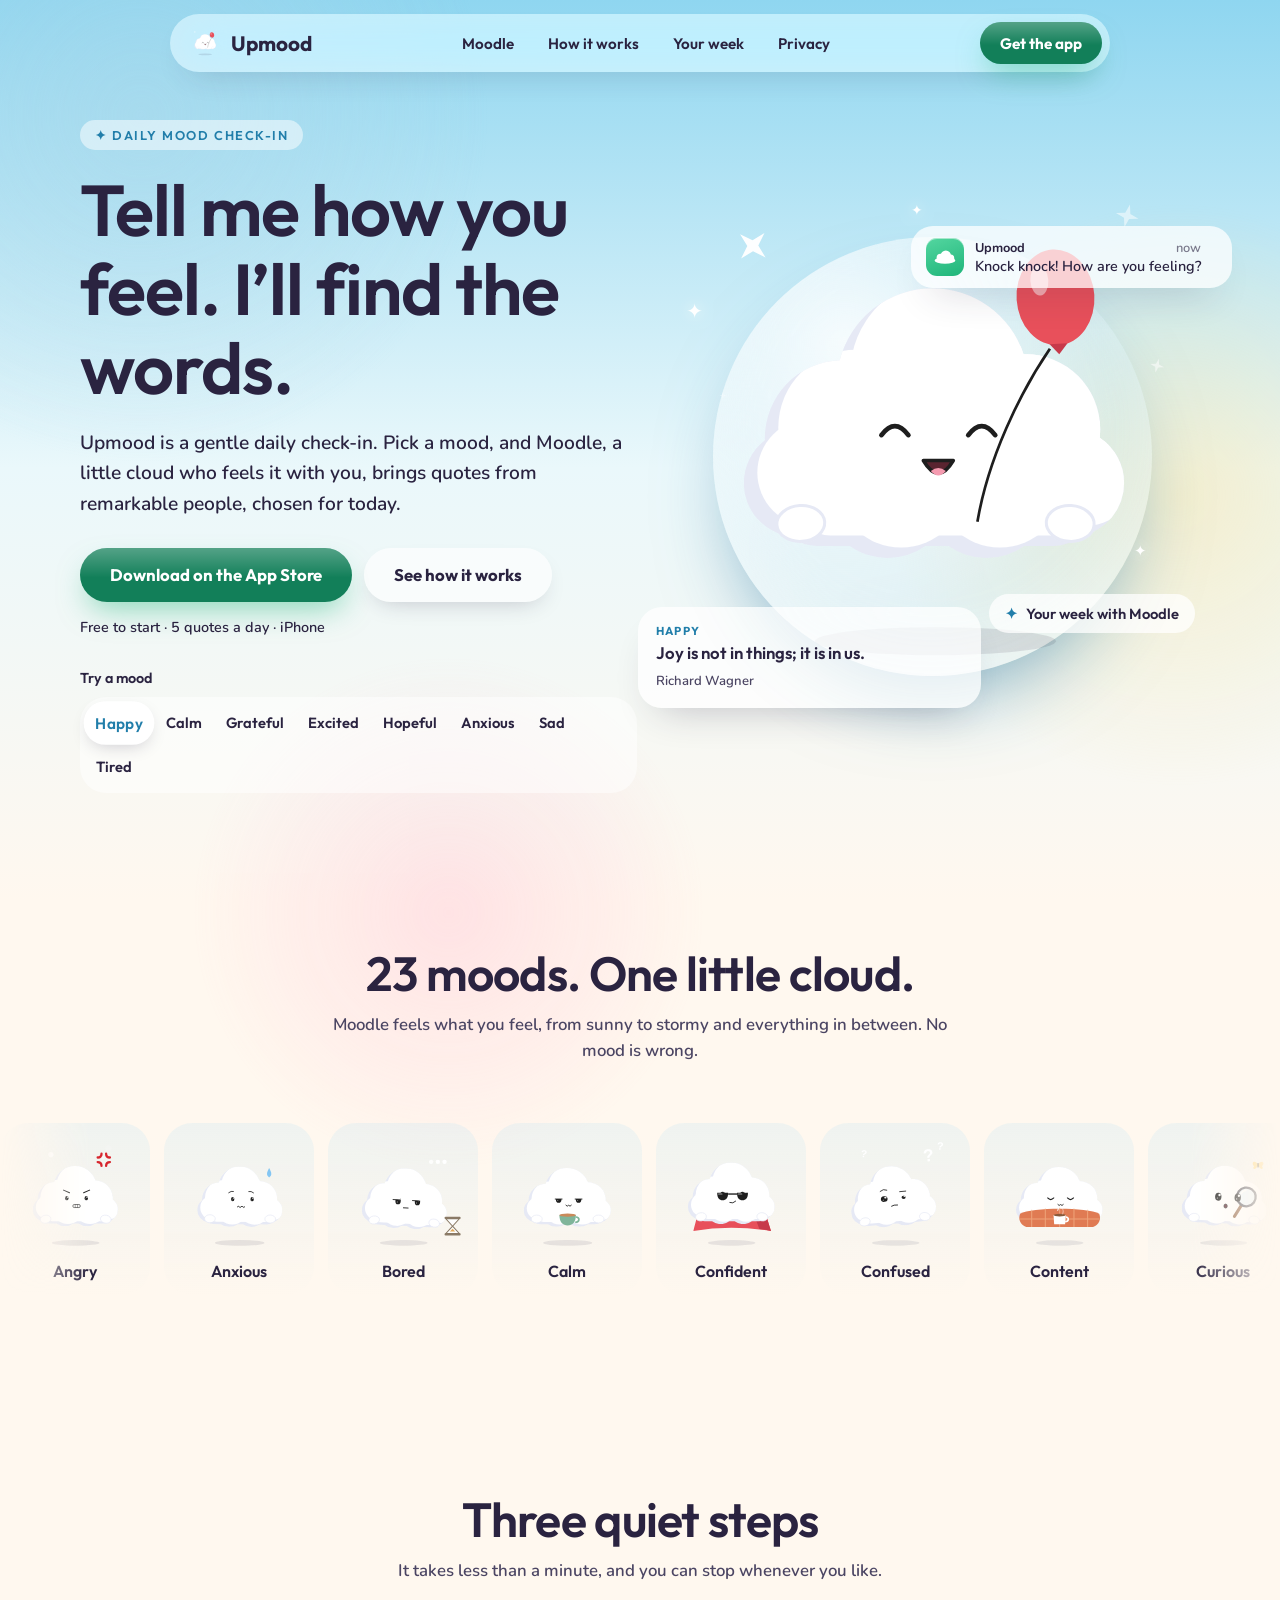
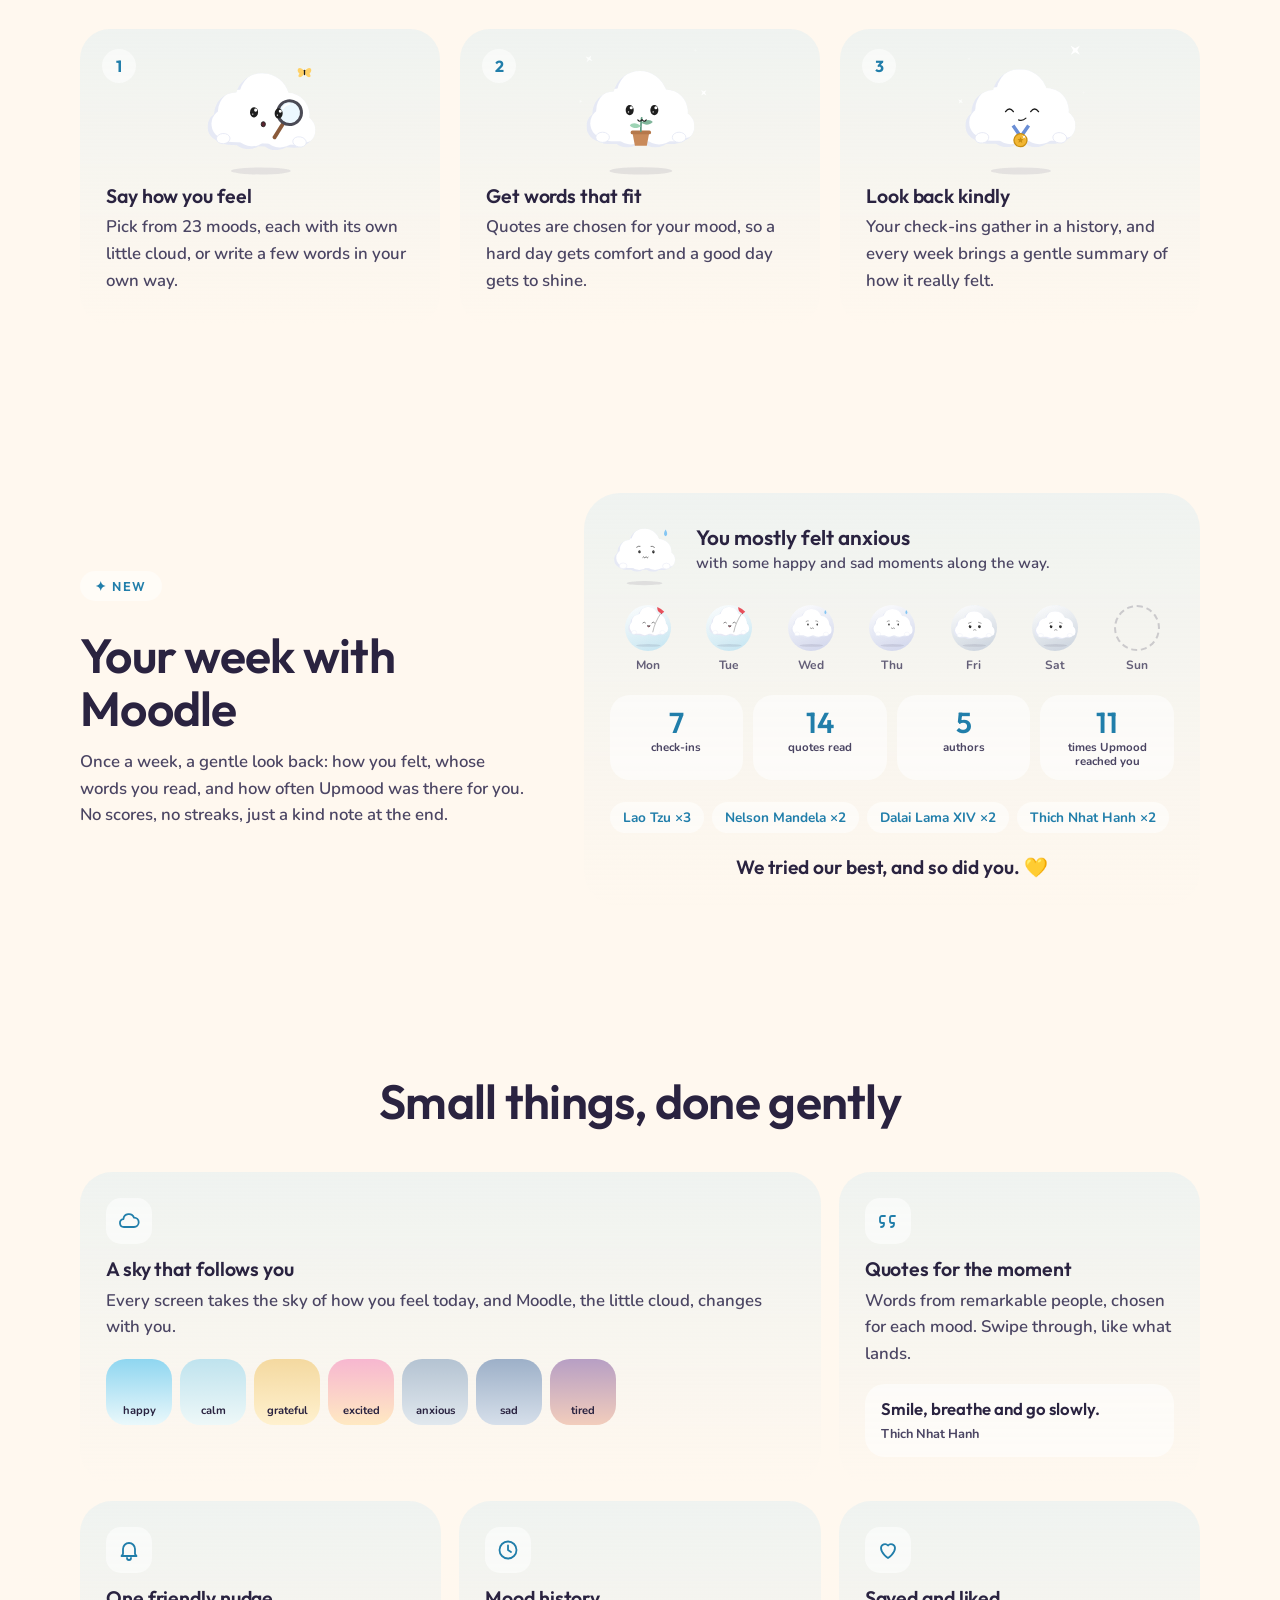
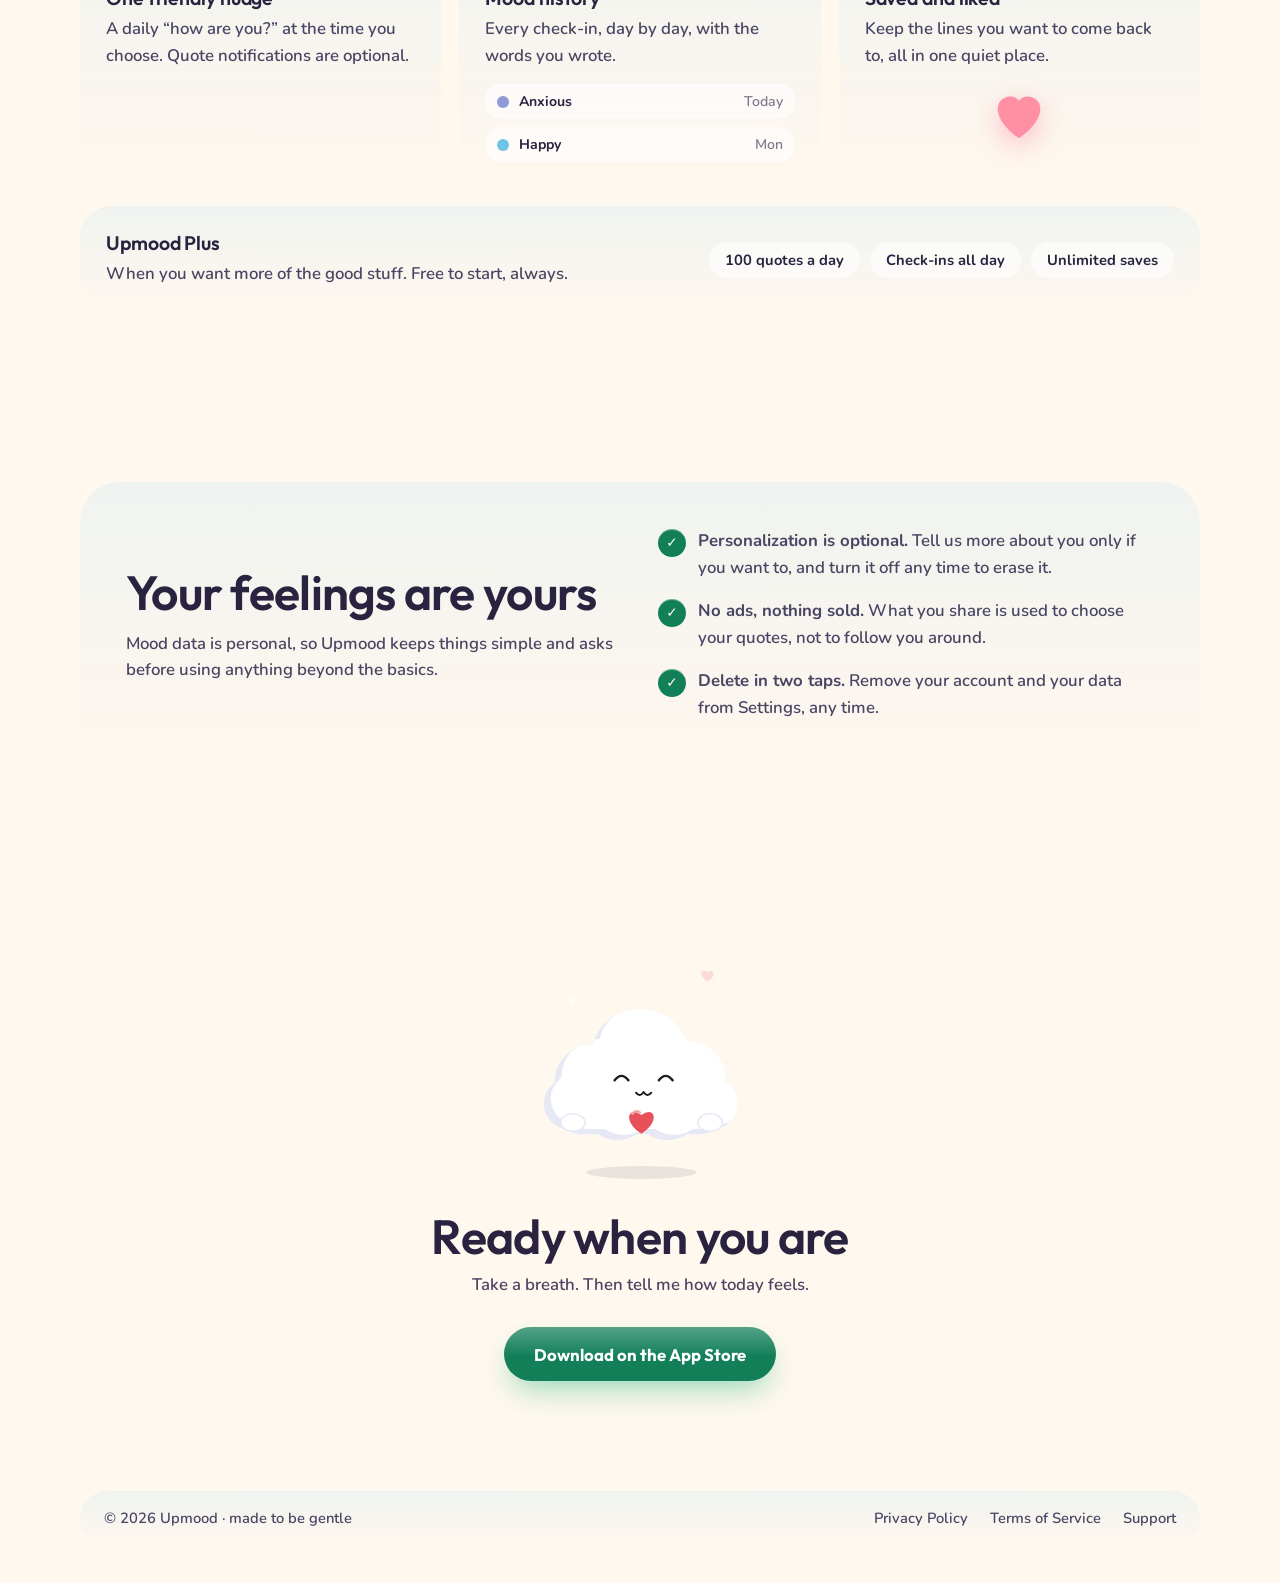
==== index.html @ 384d81ba "first commit" ====
<!doctype html>
<html lang="en">
<head>
<meta charset="utf-8">
<meta name="viewport" content="width=device-width, initial-scale=1, viewport-fit=cover">
<title>Upmood – Words for how you feel</title>
<meta name="description" content="Tell Upmood how you feel and get quotes from remarkable people, chosen for that mood. A gentle daily check-in with Moodle, a little cloud who feels it with you.">
<meta name="theme-color" content="#EAF8FB">
<meta name="color-scheme" content="light">
<meta property="og:type" content="website">
<meta property="og:title" content="Upmood – Words for how you feel">
<meta property="og:description" content="A gentle daily mood check-in with quotes that fit how you feel today.">
<meta name="twitter:card" content="summary_large_image">
<link rel="icon" href="moodle/happy.svg" type="image/svg+xml">
<link rel="preload" as="image" href="moodle/happy.svg" type="image/svg+xml">
<link rel="preconnect" href="https://fonts.googleapis.com">
<link rel="preconnect" href="https://fonts.gstatic.com" crossorigin>
<link rel="stylesheet" href="https://fonts.googleapis.com/css2?family=Nunito:wght@600;700;800&family=Outfit:wght@500;600;700&display=swap">
<style>
  /* Colours glide when the mood changes (browsers without @property just switch). */
  @property --sky1 { syntax: '<color>'; inherits: true; initial-value: #8FD6F0; }
  @property --sky2 { syntax: '<color>'; inherits: true; initial-value: #EAF8FB; }
  @property --accent { syntax: '<color>'; inherits: true; initial-value: #1E98C8; }

  :root {
    --ink: #2A2340; --body: #4B4563;
    --brand: #127F59; --brand-glow: #1FB57A;           /* Upmood mint: the buttons keep it whatever the mood */
    --sky1: #8FD6F0; --sky2: #EAF8FB; --accent: #1E98C8; --cream: #FFF8EF;
    --accent-deep: color-mix(in srgb, var(--accent) 78%, var(--ink));
    --soft: color-mix(in srgb, var(--accent) 14%, rgba(255,255,255,.7));
    --ease: cubic-bezier(.22,.8,.3,1);
    --spring: cubic-bezier(.34,1.4,.5,1);
    transition: --sky1 1.2s ease, --sky2 1.2s ease, --accent 1.2s ease;
  }
  [data-mood="happy"]   { --sky1:#8FD6F0; --sky2:#EAF8FB; --accent:#1E98C8; }
  [data-mood="calm"]    { --sky1:#BFE3EE; --sky2:#EEF8F8; --accent:#299B9E; }
  [data-mood="grateful"]{ --sky1:#F4D9A0; --sky2:#FFF1CF; --accent:#C48418; }
  [data-mood="excited"] { --sky1:#F7B7D0; --sky2:#FFE9C2; --accent:#E4508C; }
  [data-mood="hopeful"] { --sky1:#F7D3C7; --sky2:#FCEFD8; --accent:#E9692D; }
  [data-mood="anxious"] { --sky1:#B4C3D2; --sky2:#E1E8EE; --accent:#5A7391; }
  [data-mood="sad"]     { --sky1:#9DB0C8; --sky2:#D6DFEA; --accent:#547AAD; }
  [data-mood="tired"]   { --sky1:#B79FC4; --sky2:#F2CDBC; --accent:#9060B2; }

  * { box-sizing: border-box; margin: 0; }
  html { scroll-behavior: smooth; -webkit-text-size-adjust: 100%; scroll-padding-top: 90px; }
  body {
    font-family: 'Nunito', system-ui, -apple-system, 'Segoe UI', sans-serif; font-weight: 600; font-size: 1.05rem; line-height: 1.6;
    color: var(--body); background: var(--cream); overflow-x: hidden; -webkit-font-smoothing: antialiased;
  }
  h1, h2, h3 { font-family: 'Outfit', 'Nunito', sans-serif; font-weight: 600; color: var(--ink); line-height: 1.1; letter-spacing: -.015em; }
  h1 { font-size: clamp(2.5rem, 6.4vw, 4.5rem); }
  h2 { font-size: clamp(1.9rem, 4.4vw, 3rem); }
  h3 { font-size: 1.22rem; letter-spacing: -.005em; }
  a { color: inherit; }
  img { display: block; max-width: 100%; }
  :focus-visible { outline: 3px solid var(--ink); outline-offset: 3px; border-radius: 12px; }
  .wrap { width: min(1120px, 100% - 40px); margin-inline: auto; }
  .skip { position: absolute; left: -999px; top: 8px; background: var(--ink); color: #fff; padding: 8px 14px; border-radius: 12px; z-index: 50; }
  .skip:focus { left: 8px; }

  /* the sky behind everything: it stays put, so the glass always has something to blur */
  .sky { position: fixed; inset: 0; z-index: -2; background: linear-gradient(180deg, var(--sky1) 0%, var(--sky2) 52%, var(--cream) 100%); }
  .orb { position: fixed; z-index: -1; border-radius: 50%; pointer-events: none; will-change: transform; }
  .o1 { width: 62vmax; height: 62vmax; left: -20vmax; top: -22vmax; background: radial-gradient(circle, color-mix(in srgb, var(--accent) 38%, #fff) 0%, transparent 62%); opacity: .55; animation: drift1 38s ease-in-out infinite alternate; }
  .o2 { width: 52vmax; height: 52vmax; right: -18vmax; top: 18vh; background: radial-gradient(circle, rgba(255,226,150,.85) 0%, transparent 62%); opacity: .5; animation: drift2 46s ease-in-out infinite alternate; }
  .o3 { width: 46vmax; height: 46vmax; left: 12vw; bottom: -24vmax; background: radial-gradient(circle, rgba(255,170,200,.6) 0%, transparent 62%); opacity: .45; animation: drift3 52s ease-in-out infinite alternate; }
  @keyframes drift1 { to { transform: translate3d(10vmax, 8vmax, 0) scale(1.08); } }
  @keyframes drift2 { to { transform: translate3d(-9vmax, 10vmax, 0) scale(.94); } }
  @keyframes drift3 { to { transform: translate3d(8vmax, -9vmax, 0) scale(1.1); } }

  /* liquid glass: frosted, with a bright edge that catches the light */
  .glass {
    position: relative; isolation: isolate; border-radius: var(--r, 30px);
    background: linear-gradient(155deg, rgba(255,255,255,.66) 0%, rgba(255,255,255,.3) 55%, rgba(255,255,255,.4) 100%);
    -webkit-backdrop-filter: blur(26px) saturate(170%); backdrop-filter: blur(26px) saturate(170%);
    border: 1px solid rgba(255,255,255,.62);
    box-shadow: inset 0 1.5px 0 rgba(255,255,255,.95), inset 0 -1px 0 rgba(255,255,255,.4), 0 1px 2px rgba(42,35,64,.05), 0 26px 60px -18px rgba(42,35,64,.22);
  }
  .glass::before { content: ''; position: absolute; inset: 0; border-radius: inherit; pointer-events: none; z-index: -1;
    background: radial-gradient(120% 90% at 12% 0%, rgba(255,255,255,.65), transparent 52%); opacity: .75; }
  @supports not ((backdrop-filter: blur(1px)) or (-webkit-backdrop-filter: blur(1px))) { .glass { background: rgba(255,255,255,.88); } }

  /* buttons */
  .btn { position: relative; display: inline-flex; align-items: center; justify-content: center; gap: 10px; min-height: 54px; padding: 0 30px; border: 0; border-radius: 999px; cursor: pointer; text-decoration: none;
    font: 700 1.05rem 'Outfit', sans-serif; color: #fff; background: var(--brand); overflow: hidden;
    box-shadow: inset 0 1.5px 0 rgba(255,255,255,.35), 0 14px 30px -6px color-mix(in srgb, var(--brand-glow) 55%, transparent);
    transition: transform .5s var(--spring), box-shadow .5s var(--ease); }
  .btn::after { content: ''; position: absolute; inset: 0; background: linear-gradient(180deg, rgba(255,255,255,.28), transparent 55%); pointer-events: none; }
  .btn:hover { transform: translateY(-3px) scale(1.03); box-shadow: inset 0 1.5px 0 rgba(255,255,255,.4), 0 20px 36px -6px color-mix(in srgb, var(--brand-glow) 60%, transparent); }
  .btn:active { transform: scale(.97); }
  .btn.small { min-height: 42px; padding: 0 20px; font-size: .95rem; }
  .btn.ghost { color: var(--ink); background: linear-gradient(155deg, rgba(255,255,255,.7), rgba(255,255,255,.35)); border: 1px solid rgba(255,255,255,.7);
    -webkit-backdrop-filter: blur(20px) saturate(160%); backdrop-filter: blur(20px) saturate(160%); box-shadow: inset 0 1.5px 0 rgba(255,255,255,.95), 0 12px 28px -10px rgba(42,35,64,.2); }
  .btn.ghost::after { display: none; }

  /* floating nav pill */
  .nav { position: fixed; z-index: 20; top: calc(14px + env(safe-area-inset-top)); left: 50%; width: min(940px, 100% - 24px); transform: translateX(-50%);
    --r: 999px; display: flex; align-items: center; justify-content: space-between; gap: 16px; padding: 8px 8px 8px 18px; animation: navIn 1s var(--ease) both .1s; }
  @keyframes navIn { from { opacity: 0; transform: translate(-50%, -16px); } to { opacity: 1; transform: translate(-50%, 0); } }
  .logo { display: flex; align-items: center; gap: 9px; font: 700 1.3rem 'Outfit', sans-serif; color: var(--ink); text-decoration: none; }
  .logo img { width: 34px; height: 34px; margin: -4px 0; }
  .links { display: flex; gap: 6px; }
  .links a { text-decoration: none; font: 600 .95rem 'Outfit', sans-serif; color: var(--ink); padding: 8px 14px; border-radius: 999px; transition: background-color .4s; }
  .links a:hover { background: rgba(255,255,255,.6); }

  /* hero */
  .hero { position: relative; min-height: min(100svh, 860px); display: flex; align-items: center; padding: 120px 0 70px; }
  .hero-grid { display: grid; grid-template-columns: 1.02fr .98fr; gap: 28px; align-items: center; }
  .eyebrow { display: inline-flex; align-items: center; gap: 8px; font: 600 .8rem 'Outfit', sans-serif; letter-spacing: .12em; text-transform: uppercase; color: var(--accent-deep); padding: 7px 15px; --r: 999px; margin-bottom: 20px; }
  .lead { font-size: 1.2rem; margin: 20px 0 28px; max-width: 29em; color: var(--ink); opacity: .84; }
  .cta { display: flex; flex-wrap: wrap; gap: 12px; align-items: center; }
  .fine { font-size: .9rem; margin-top: 14px; color: var(--ink); opacity: .75; }
  .pick-label { font: 600 .9rem 'Outfit', sans-serif; margin: 30px 0 10px; color: var(--ink); opacity: .75; }
  .moods { display: inline-flex; flex-wrap: wrap; gap: 2px; padding: 5px; --r: 26px; max-width: 100%; }
  .chip { min-height: 42px; padding: 0 11px; border-radius: 999px; border: 0; background: transparent; color: var(--ink); font: 600 .92rem 'Outfit', sans-serif; cursor: pointer; transition: background-color .45s, color .45s, transform .5s var(--spring), box-shadow .45s; }
  .chip:hover { background: rgba(255,255,255,.55); }
  .chip[aria-pressed="true"] { background: #fff; color: var(--accent-deep); transform: scale(1.04); box-shadow: 0 6px 16px -4px rgba(42,35,64,.22), inset 0 0 0 1.5px color-mix(in srgb, var(--accent) 35%, transparent); }

  .rise { animation: rise 1.1s var(--ease) both; animation-delay: calc(var(--d, 0) * 120ms + 150ms); }
  @keyframes rise { from { opacity: 0; transform: translateY(20px); filter: blur(8px); } to { opacity: 1; transform: none; filter: none; } }

  /* the stage: Moodle in a glass halo, with glass cards floating around */
  .stage { position: relative; width: min(540px, 100%); aspect-ratio: 1; margin-inline: auto; --px: 0; --py: 0; }
  .par { position: absolute; inset: 0; transform: translate3d(calc(var(--px) * var(--k) * 1px), calc(var(--py) * var(--k) * 1px), 0); transition: transform .5s var(--ease); pointer-events: none; }
  .halo { position: absolute; inset: 9%; border-radius: 50%; animation: breathe 5.5s ease-in-out infinite;
    background: radial-gradient(circle at 30% 24%, rgba(255,255,255,.85), rgba(255,255,255,.2) 62%), color-mix(in srgb, var(--accent) 10%, transparent);
    -webkit-backdrop-filter: blur(20px) saturate(160%); backdrop-filter: blur(20px) saturate(160%);
    border: 1px solid rgba(255,255,255,.7); box-shadow: inset 0 2px 0 rgba(255,255,255,.95), inset 0 -22px 50px rgba(255,255,255,.3), 0 40px 80px -24px color-mix(in srgb, var(--accent) 45%, rgba(42,35,64,.3)); transition: box-shadow 1.2s; }
  @keyframes breathe { 0%,100% { transform: scale(1); } 50% { transform: scale(1.045); } }
  .halo-ring { position: absolute; inset: 2%; border-radius: 50%; border: 1.5px solid rgba(255,255,255,.55); animation: ring 5.5s ease-in-out infinite; }
  @keyframes ring { 0%,100% { transform: scale(.96); opacity: .5; } 50% { transform: scale(1.06); opacity: .15; } }
  .moodle { position: absolute; inset: -9% -9% -3% -9%; animation: breathe 5.5s ease-in-out infinite; transform-origin: 50% 82%; }
  .moodle img { position: absolute; inset: 0; width: 100%; height: 100%; object-fit: contain; opacity: 0; transform: scale(.94); filter: blur(6px); transition: opacity .9s var(--ease), transform .9s var(--ease), filter .9s var(--ease); }
  .moodle img.on { opacity: 1; transform: none; filter: none; }

  .float { animation: bobY var(--t, 7s) ease-in-out infinite; animation-delay: var(--dl, 0s); }
  @keyframes bobY { 0%,100% { transform: translateY(0); } 50% { transform: translateY(-9px); } }
  .card-q { position: absolute; left: -5%; bottom: 3%; width: 64%; padding: 16px 18px; --r: 24px; }
  .card-q small { display: block; font: 700 .72rem 'Outfit', sans-serif; letter-spacing: .1em; text-transform: uppercase; color: var(--accent-deep); }
  .card-q q { display: block; quotes: none; margin-top: 4px; font: 600 1.05rem/1.35 'Outfit', sans-serif; color: var(--ink); transition: opacity .4s ease, transform .5s var(--ease); }
  .card-q cite { display: block; margin-top: 6px; font-style: normal; font-size: .82rem; color: var(--body); transition: opacity .4s ease; }
  .card-q.swap q, .card-q.swap cite { opacity: 0; transform: translateY(6px); }
  .notif { display: flex; gap: 11px; align-items: center; padding: 12px 15px; --r: 22px; }
  .card-n { position: absolute; right: -6%; top: 7%; width: 60%; }
  .app-ico { flex: none; width: 38px; height: 38px; border-radius: 11px; display: grid; place-items: center; background: linear-gradient(160deg, #54D6A0, #1FB57A); box-shadow: inset 0 1px 0 rgba(255,255,255,.5); }
  .app-ico svg { width: 24px; }
  .notif b { display: flex; justify-content: space-between; font: 700 .8rem 'Nunito', sans-serif; color: var(--ink); }
  .notif b span { font-weight: 600; opacity: .6; }
  .notif p { font: 600 .9rem/1.3 'Nunito', sans-serif; color: var(--ink); }
  .card-w { position: absolute; right: 1%; bottom: 17%; padding: 10px 16px; --r: 999px; display: flex; align-items: center; gap: 8px; font: 600 .92rem 'Outfit', sans-serif; color: var(--ink); }
  .card-w i { font-style: normal; color: var(--accent-deep); }

  .spark { position: absolute; color: #fff; pointer-events: none; text-shadow: 0 0 14px rgba(255,255,255,.95); animation: twinkle 4.6s ease-in-out infinite; }
  @keyframes twinkle { 0%,100% { opacity: .25; transform: scale(.8) rotate(0); } 50% { opacity: 1; transform: scale(1.15) rotate(18deg); } }

  /* sections */
  section { position: relative; padding: 84px 0; }
  .center { text-align: center; max-width: 40rem; margin: 0 auto 44px; }
  .center p { margin-top: 12px; }
  .reveal { opacity: 0; transform: translateY(28px) scale(.985); filter: blur(7px); transition: opacity 1s var(--ease), transform 1s var(--ease), filter 1s var(--ease); transition-delay: calc(var(--i, 0) * 110ms); }
  .reveal.in { opacity: 1; transform: none; filter: none; }

  /* the whole family of moods, slowly passing by */
  .marquee { overflow: hidden; padding: 14px 0 30px; -webkit-mask-image: linear-gradient(90deg, transparent, #000 7%, #000 93%, transparent); mask-image: linear-gradient(90deg, transparent, #000 7%, #000 93%, transparent); }
  .track { display: flex; width: max-content; animation: slide 90s linear infinite; }
  .marquee:hover .track, .marquee:focus-within .track { animation-play-state: paused; }
  @keyframes slide { to { transform: translateX(-50%); } }
  .tile { flex: none; width: 150px; margin-right: 14px; padding: 8px 8px 14px; --r: 28px; text-align: center; transition: transform .6s var(--spring); }
  .tile:hover { transform: translateY(-8px) scale(1.04); }
  .tile img { width: 134px; height: 134px; margin-inline: auto; }
  .tile span { display: block; font: 600 1rem 'Outfit', sans-serif; color: var(--ink); text-transform: capitalize; margin-top: -4px; }

  .steps { display: grid; grid-template-columns: repeat(3, 1fr); gap: 20px; }
  .card { padding: 26px 26px 30px; transition: transform .7s var(--spring), box-shadow .5s var(--ease); }
  .card:hover { transform: translateY(-8px); }
  .card p { margin-top: 8px; }
  .pic { height: 130px; display: grid; place-items: center; margin: -6px 0 6px; }
  .pic img { width: 170px; height: 170px; margin: -20px 0; }
  .num { position: absolute; top: 20px; left: 22px; width: 34px; height: 34px; border-radius: 50%; display: grid; place-items: center; font: 700 1rem 'Outfit', sans-serif; color: var(--accent-deep); background: rgba(255,255,255,.8); box-shadow: inset 0 1px 0 #fff, 0 4px 10px -4px rgba(42,35,64,.2); }

  /* the weekly summary */
  .week { display: grid; grid-template-columns: .85fr 1.15fr; gap: 48px; align-items: center; }
  .week h2 { margin: 8px 0 14px; }
  .wcard { padding: 26px; display: grid; gap: 22px; --r: 36px; }
  .wk-head { display: flex; align-items: center; gap: 12px; }
  .wk-head img { flex: none; width: 96px; height: 96px; margin: -16px -8px -16px -14px; }
  .wk-head b { display: block; font: 600 1.3rem/1.2 'Outfit', sans-serif; color: var(--ink); }
  .wk-head span { font-size: .95rem; }
  .wk-days { display: grid; grid-template-columns: repeat(7, 1fr); gap: 6px; text-align: center; }
  .day { display: grid; justify-items: center; gap: 6px; opacity: 0; }
  .day small { font: 700 .75rem 'Nunito', sans-serif; color: var(--body); opacity: .85; }
  .dot { position: relative; width: 46px; height: 46px; border-radius: 50%; overflow: hidden; background: linear-gradient(160deg, rgba(255,255,255,.85), color-mix(in srgb, var(--c) 40%, rgba(255,255,255,.5))); box-shadow: inset 0 1.5px 0 #fff, 0 6px 14px -6px color-mix(in srgb, var(--c) 70%, #2A2340); }
  .dot img { position: absolute; left: -9px; top: -13px; width: 64px; height: 64px; max-width: none; }
  .dot.none { background: transparent; box-shadow: none; border: 2px dashed rgba(42,35,64,.2); }
  .wcard.in .day { animation: pop .9s var(--spring) both; animation-delay: calc(var(--i) * 140ms + 350ms); }
  @keyframes pop { from { opacity: 0; transform: translateY(14px) scale(.6); } to { opacity: 1; transform: none; } }
  .wk-stats { display: grid; grid-template-columns: repeat(4, 1fr); gap: 10px; }
  .wk-stats div { padding: 12px 6px; text-align: center; background: rgba(255,255,255,.55); border-radius: 20px; box-shadow: inset 0 1px 0 #fff; }
  .wk-stats b { display: block; font: 600 1.8rem/1.1 'Outfit', sans-serif; color: var(--accent-deep); }
  .wk-stats small { display: block; margin-top: 2px; font: 700 .72rem/1.2 'Nunito', sans-serif; }
  .wk-authors { display: flex; flex-wrap: wrap; gap: 8px; }
  .wk-authors span { background: rgba(255,255,255,.65); box-shadow: inset 0 1px 0 #fff; color: var(--accent-deep); font: 700 .85rem 'Nunito', sans-serif; padding: 6px 13px; border-radius: 999px; }
  .wk-close { text-align: center; font: 600 1.2rem/1.35 'Outfit', sans-serif; color: var(--ink); }

  /* small things: a bento of glass tiles */
  .bento { display: grid; grid-template-columns: repeat(6, 1fr); gap: 18px; }
  .b { padding: 26px; --r: 32px; transition: transform .7s var(--spring); }
  .b:hover { transform: translateY(-6px); }
  .b p { margin-top: 8px; }
  .s4 { grid-column: span 4; } .s3 { grid-column: span 3; } .s2 { grid-column: span 2; } .s6 { grid-column: span 6; }
  .ico { width: 46px; height: 46px; border-radius: 15px; display: grid; place-items: center; margin-bottom: 14px; color: var(--accent-deep); background: rgba(255,255,255,.7); box-shadow: inset 0 1.5px 0 #fff, 0 8px 16px -8px rgba(42,35,64,.25); }
  .ico svg { width: 24px; height: 24px; fill: none; stroke: currentColor; stroke-width: 1.8; stroke-linecap: round; stroke-linejoin: round; }
  .swatches { display: flex; flex-wrap: wrap; gap: 8px; margin-top: 18px; }
  .sw { width: 66px; height: 66px; border-radius: 20px; background: linear-gradient(180deg, var(--a), var(--b)); box-shadow: inset 0 1.5px 0 rgba(255,255,255,.8), 0 8px 18px -8px rgba(42,35,64,.3); display: grid; place-items: end center; padding-bottom: 7px; font: 700 .7rem 'Nunito', sans-serif; color: var(--ink); transition: transform .6s var(--spring); }
  .sw:hover { transform: translateY(-6px) rotate(-3deg); }
  .mini-q { margin-top: 16px; padding: 14px 16px; border-radius: 20px; background: rgba(255,255,255,.6); box-shadow: inset 0 1px 0 #fff; font: 600 1.05rem/1.35 'Outfit', sans-serif; color: var(--ink); }
  .mini-q small { display: block; margin-top: 4px; font: 700 .8rem 'Nunito', sans-serif; color: var(--body); }
  .rows { margin-top: 14px; display: grid; gap: 8px; }
  .row { display: flex; align-items: center; gap: 10px; padding: 8px 12px; border-radius: 16px; background: rgba(255,255,255,.6); box-shadow: inset 0 1px 0 #fff; font: 700 .88rem 'Nunito', sans-serif; color: var(--ink); }
  .row i { width: 12px; height: 12px; border-radius: 50%; background: var(--c); }
  .row span { margin-left: auto; font-weight: 600; opacity: .6; }
  .heart-big { display: grid; place-items: center; margin-top: 12px; }
  .heart-big svg { width: 64px; fill: #FF8FA3; filter: drop-shadow(0 8px 14px rgba(255,100,130,.4)); animation: beat 3.6s ease-in-out infinite; }
  @keyframes beat { 0%,100% { transform: scale(1); } 50% { transform: scale(1.12); } }
  .plus { background: linear-gradient(155deg, rgba(255,240,196,.8), rgba(255,255,255,.35) 60%); display: flex; flex-wrap: wrap; gap: 14px 40px; align-items: center; justify-content: space-between; }
  .plus ul { list-style: none; padding: 0; display: flex; flex-wrap: wrap; gap: 10px; }
  .plus li { padding: 8px 16px; border-radius: 999px; background: rgba(255,255,255,.7); box-shadow: inset 0 1px 0 #fff; font: 700 .92rem 'Nunito', sans-serif; color: var(--ink); }

  .privacy { padding: 46px; display: grid; grid-template-columns: 1fr 1fr; gap: 36px; align-items: center; --r: 40px; }
  .privacy ul { list-style: none; padding: 0; display: grid; gap: 16px; }
  .privacy li { display: flex; gap: 12px; align-items: flex-start; }
  .privacy li::before { content: '✓'; flex: none; display: grid; place-items: center; width: 28px; height: 28px; border-radius: 50%; margin-top: 1px; background: var(--brand); color: #fff; font-size: .85rem; font-weight: 800; box-shadow: inset 0 1px 0 rgba(255,255,255,.4); }

  .final { text-align: center; padding: 70px 0 110px; }
  .final .wrap { position: relative; }
  .final .big { width: min(300px, 70vw); margin: 0 auto -12px; animation: breathe 5.5s ease-in-out infinite; transform-origin: 50% 82%; }
  .final .btn { margin-top: 28px; }
  .heart { position: absolute; bottom: 52%; color: #FF8FA3; opacity: 0; pointer-events: none; animation: floatUp 7s ease-out infinite; }
  @keyframes floatUp { 0% { opacity: 0; transform: translateY(0) scale(.7); } 20% { opacity: .95; } 100% { opacity: 0; transform: translateY(-130px) scale(1.2); } }

  footer { padding: 0 0 36px; }
  .foot { display: flex; flex-wrap: wrap; gap: 12px 28px; justify-content: space-between; align-items: center; padding: 16px 24px; --r: 999px; font-size: .92rem; }
  .foot nav { display: flex; gap: 22px; }
  .foot a { text-decoration: none; } .foot a:hover { text-decoration: underline; }


  /* panels without white edges: floating cards over Moodle stay readable, and nothing gets an outline */
  .glass::before { display: none; }
  .float.glass, .notif.glass { background: rgba(255,255,255,.74); }
  .halo { border: 0; box-shadow: inset 0 -26px 60px rgba(255,255,255,.35), 0 40px 80px -28px color-mix(in srgb, var(--accent) 40%, rgba(42,35,64,.3)); }
  .halo-ring { display: none; }
  .btn.ghost { border: 0; box-shadow: 0 10px 24px -12px rgba(42,35,64,.28); background: rgba(255,255,255,.62); }
  .btn { box-shadow: 0 14px 30px -8px color-mix(in srgb, var(--brand-glow) 50%, transparent); }
  .chip[aria-pressed="true"] { box-shadow: 0 6px 16px -6px rgba(42,35,64,.25); }
  .ico, .num, .sw, .dot, .mini-q, .row, .wk-stats div, .wk-authors span, .plus li { box-shadow: none; }
  .dot.none { border: 2px dashed rgba(42,35,64,.2); }

  /* open: no boxes, the content sits straight on the sky and a faint wash only marks where it lives */
  .glass { border: 0; -webkit-backdrop-filter: none; backdrop-filter: none; box-shadow: none; background: linear-gradient(180deg, color-mix(in srgb, var(--accent) 7%, rgba(255,255,255,.28)), rgba(255,255,255,0)); }
  .nav.glass { -webkit-backdrop-filter: blur(24px) saturate(160%); backdrop-filter: blur(24px) saturate(160%); background: rgba(255,255,255,.5); box-shadow: 0 14px 34px -20px rgba(42,35,64,.3); }
  .float.glass, .notif.glass { box-shadow: 0 20px 40px -22px rgba(42,35,64,.3); }
  .eyebrow.glass, .moods.glass { background: rgba(255,255,255,.5); }
  .ico, .num, .mini-q, .row, .wk-stats div, .wk-authors span, .plus li { background: rgba(255,255,255,.55); }


  @media (max-width: 900px) {
    .hero { padding-top: 104px; min-height: 0; }
    .hero-grid, .week, .privacy { grid-template-columns: 1fr; }
    .steps { grid-template-columns: 1fr; }
    .s4, .s3, .s2 { grid-column: span 6; }
    .links { display: none; }
    .privacy { padding: 30px 24px; }
    .stage { width: min(430px, 100%); margin-top: 8px; }
    .wk-stats { grid-template-columns: repeat(2, 1fr); }
    section { padding: 60px 0; }
  }
  @media (max-width: 520px) { .card-q { width: 72%; left: -2%; } .card-n { width: 66%; right: -2%; } .card-w { display: none; } }
  @media (prefers-reduced-motion: reduce) {
    html { scroll-behavior: auto; }
    *, *::before, *::after { animation: none !important; transition-duration: .01ms !important; transition-delay: 0s !important; }
    .reveal, .day, .rise { opacity: 1 !important; transform: none !important; filter: none !important; }
    .marquee { -webkit-mask-image: none; mask-image: none; }
    .track { width: auto; flex-wrap: wrap; justify-content: center; gap: 14px; }
    .tile { margin-right: 0; } .tile[aria-hidden="true"] { display: none; }
    .heart { display: none; }
  }
</style>
</head>
<body data-mood="happy" id="top">
<a class="skip" href="#main">Skip to content</a>

<div class="sky" aria-hidden="true"></div>
<div class="orb o1" aria-hidden="true"></div><div class="orb o2" aria-hidden="true"></div><div class="orb o3" aria-hidden="true"></div>

<svg width="0" height="0" style="position:absolute" aria-hidden="true">
  <symbol id="cloud" viewBox="0 0 120 80"><ellipse cx="60" cy="58" rx="52" ry="16"/><circle cx="38" cy="44" r="20"/><circle cx="64" cy="34" r="26"/><circle cx="88" cy="46" r="18"/></symbol>
</svg>

<header class="nav glass">
  <a class="logo" href="#top" aria-label="Upmood home"><img src="moodle/happy.svg" alt="" width="34" height="34">Upmood</a>
  <nav class="links" aria-label="Main"><a href="#moods">Moodle</a><a href="#how">How it works</a><a href="#week">Your week</a><a href="#privacy">Privacy</a></nav>
  <a class="btn small" href="#get">Get the app</a>
</header>

<main id="main">
  <section class="hero" id="hero">
    <div class="wrap hero-grid">
      <div>
        <span class="eyebrow glass rise" style="--d:0">✦ Daily mood check-in</span>
        <h1 class="rise" style="--d:1">Tell me how you feel. I’ll find the words.</h1>
        <p class="lead rise" style="--d:2">Upmood is a gentle daily check-in. Pick a mood, and Moodle, a little cloud who feels it with you, brings quotes from remarkable people, chosen for today.</p>
        <div class="cta rise" style="--d:3">
          <!-- TODO: replace # with your App Store link once the app is live -->
          <a class="btn" id="get" href="#" aria-label="Download Upmood on the App Store">Download on the App Store</a>
          <a class="btn ghost" href="#how">See how it works</a>
        </div>
        <p class="fine rise" style="--d:4">Free to start · 5 quotes a day · iPhone</p>
        <p class="pick-label rise" style="--d:5" id="pick-label">Try a mood</p>
        <div class="moods glass rise" style="--d:6" role="group" aria-labelledby="pick-label" id="chips"></div>
      </div>

      <div class="stage rise" style="--d:3" id="stage" role="img" aria-label="Moodle, the Upmood cloud, feeling happy">
        <div class="par" style="--k:6"><div class="halo"></div><div class="halo-ring"></div></div>
        <div class="par" style="--k:14"><div class="moodle" id="moodle" aria-hidden="true"></div></div>
        <div class="par" style="--k:26"><div class="card-n float notif glass" style="--t:8s"><span class="app-ico"><svg viewBox="0 0 120 80" fill="#fff"><use href="#cloud"/></svg></span><div><b>Upmood <span>now</span></b><p>Knock knock! How are you feeling?</p></div></div></div>
        <div class="par" style="--k:32"><div class="card-q float glass" id="card-q" style="--t:7s; --dl:-2s" aria-live="polite"><small id="q-mood">Happy</small><q id="quote">Joy is not in things; it is in us.</q><cite id="author">Richard Wagner</cite></div></div>
        <div class="par" style="--k:20"><div class="card-w float glass" style="--t:9s; --dl:-4s"><i>✦</i>Your week with Moodle</div></div>
        <span class="spark" style="left:4%;top:20%;font-size:20px" aria-hidden="true">✦</span>
        <span class="spark" style="right:10%;bottom:30%;font-size:15px;animation-delay:-2s" aria-hidden="true">✦</span>
        <span class="spark" style="left:46%;top:2%;font-size:14px;animation-delay:-3.4s" aria-hidden="true">✦</span>
      </div>
    </div>
  </section>

  <section id="moods" aria-labelledby="moods-h">
    <div class="wrap">
      <div class="center reveal">
        <h2 id="moods-h">23 moods. One little cloud.</h2>
        <p>Moodle feels what you feel, from sunny to stormy and everything in between. No mood is wrong.</p>
      </div>
    </div>
    <div class="marquee reveal" id="marquee"><div class="track" id="track"></div></div>
  </section>

  <section id="how" aria-labelledby="how-h">
    <div class="wrap">
      <div class="center reveal">
        <h2 id="how-h">Three quiet steps</h2>
        <p>It takes less than a minute, and you can stop whenever you like.</p>
      </div>
      <div class="steps">
        <article class="card glass reveal" style="--i:0"><span class="num">1</span><div class="pic"><img src="moodle/curious.svg" alt="" width="170" height="170" loading="lazy" decoding="async"></div><h3>Say how you feel</h3><p>Pick from 23 moods, each with its own little cloud, or write a few words in your own way.</p></article>
        <article class="card glass reveal" style="--i:1"><span class="num">2</span><div class="pic"><img src="moodle/hopeful.svg" alt="" width="170" height="170" loading="lazy" decoding="async"></div><h3>Get words that fit</h3><p>Quotes are chosen for your mood, so a hard day gets comfort and a good day gets to shine.</p></article>
        <article class="card glass reveal" style="--i:2"><span class="num">3</span><div class="pic"><img src="moodle/proud.svg" alt="" width="170" height="170" loading="lazy" decoding="async"></div><h3>Look back kindly</h3><p>Your check-ins gather in a history, and every week brings a gentle summary of how it really felt.</p></article>
      </div>
    </div>
  </section>

  <section id="week" aria-labelledby="week-h">
    <div class="wrap week">
      <div class="reveal">
        <span class="eyebrow glass">✦ New</span>
        <h2 id="week-h">Your week with Moodle</h2>
        <p>Once a week, a gentle look back: how you felt, whose words you read, and how often Upmood was there for you. No scores, no streaks, just a kind note at the end.</p>
      </div>
      <div class="wcard glass reveal" style="--i:1" role="img" aria-label="Example weekly summary: mostly anxious, with some happy and sad days; 9 check-ins, 18 quotes read, 6 authors, 15 notifications. We tried our best, and so did you.">
        <div class="wk-head" aria-hidden="true">
          <img src="moodle/anxious.svg" alt="" width="96" height="96" loading="lazy" decoding="async">
          <div><b>You mostly felt anxious</b><span>with some happy and sad moments along the way.</span></div>
        </div>
        <div class="wk-days" aria-hidden="true">
          <div class="day" style="--i:0"><span class="dot" style="--c:#6FC3E6"><img src="moodle/happy.svg" alt="" loading="lazy"></span><small>Mon</small></div>
          <div class="day" style="--i:1"><span class="dot" style="--c:#6FC3E6"><img src="moodle/happy.svg" alt="" loading="lazy"></span><small>Tue</small></div>
          <div class="day" style="--i:2"><span class="dot" style="--c:#8E9BD8"><img src="moodle/anxious.svg" alt="" loading="lazy"></span><small>Wed</small></div>
          <div class="day" style="--i:3"><span class="dot" style="--c:#8E9BD8"><img src="moodle/anxious.svg" alt="" loading="lazy"></span><small>Thu</small></div>
          <div class="day" style="--i:4"><span class="dot" style="--c:#7F95B3"><img src="moodle/sad.svg" alt="" loading="lazy"></span><small>Fri</small></div>
          <div class="day" style="--i:5"><span class="dot" style="--c:#7F95B3"><img src="moodle/sad.svg" alt="" loading="lazy"></span><small>Sat</small></div>
          <div class="day" style="--i:6"><span class="dot none"></span><small>Sun</small></div>
        </div>
        <div class="wk-stats" aria-hidden="true">
          <div><b data-count="9">9</b><small>check-ins</small></div>
          <div><b data-count="18">18</b><small>quotes read</small></div>
          <div><b data-count="6">6</b><small>authors</small></div>
          <div><b data-count="15">15</b><small>times Upmood reached you</small></div>
        </div>
        <div class="wk-authors" aria-hidden="true"><span>Lao Tzu ×3</span><span>Nelson Mandela ×2</span><span>Dalai Lama XIV ×2</span><span>Thich Nhat Hanh ×2</span></div>
        <p class="wk-close" aria-hidden="true">We tried our best, and so did you. 💛</p>
      </div>
    </div>
  </section>

  <section id="features" aria-labelledby="feat-h">
    <div class="wrap">
      <div class="center reveal"><h2 id="feat-h">Small things, done gently</h2></div>
      <div class="bento">
        <article class="b glass s4 reveal">
          <div class="ico"><svg viewBox="0 0 24 24"><path d="M7 18a4 4 0 0 1-.6-7.96A5.5 5.5 0 0 1 17 8.6 3.7 3.7 0 0 1 17 18Z"/></svg></div>
          <h3>A sky that follows you</h3><p>Every screen takes the sky of how you feel today, and Moodle, the little cloud, changes with you.</p>
          <div class="swatches" aria-hidden="true">
            <span class="sw" style="--a:#8FD6F0;--b:#EAF8FB">happy</span><span class="sw" style="--a:#BFE3EE;--b:#EEF8F8">calm</span><span class="sw" style="--a:#F4D9A0;--b:#FFF1CF">grateful</span>
            <span class="sw" style="--a:#F7B7D0;--b:#FFE9C2">excited</span><span class="sw" style="--a:#B4C3D2;--b:#E1E8EE">anxious</span><span class="sw" style="--a:#9DB0C8;--b:#D6DFEA">sad</span><span class="sw" style="--a:#B79FC4;--b:#F2CDBC">tired</span>
          </div>
        </article>
        <article class="b glass s2 reveal" style="--i:1">
          <div class="ico"><svg viewBox="0 0 24 24"><path d="M9 7H6a2 2 0 0 0-2 2v3a2 2 0 0 0 2 2h2v1a3 3 0 0 1-3 3M19 7h-3a2 2 0 0 0-2 2v3a2 2 0 0 0 2 2h2v1a3 3 0 0 1-3 3"/></svg></div>
          <h3>Quotes for the moment</h3><p>Words from remarkable people, chosen for each mood. Swipe through, like what lands.</p>
          <div class="mini-q" aria-hidden="true">Smile, breathe and go slowly.<small>Thich Nhat Hanh</small></div>
        </article>
        <article class="b glass s2 reveal">
          <div class="ico"><svg viewBox="0 0 24 24"><path d="M6 16V11a6 6 0 0 1 12 0v5l1.5 2h-15zM10 20a2 2 0 0 0 4 0"/></svg></div>
          <h3>One friendly nudge</h3><p>A daily “how are you?” at the time you choose. Quote notifications are optional.</p>
        </article>
        <article class="b glass s2 reveal" style="--i:1">
          <div class="ico"><svg viewBox="0 0 24 24"><circle cx="12" cy="12" r="8.5"/><path d="M12 7.5V12l3 2"/></svg></div>
          <h3>Mood history</h3><p>Every check-in, day by day, with the words you wrote.</p>
          <div class="rows" aria-hidden="true"><div class="row" style="--c:#8E9BD8"><i></i>Anxious<span>Today</span></div><div class="row" style="--c:#6FC3E6"><i></i>Happy<span>Mon</span></div></div>
        </article>
        <article class="b glass s2 reveal" style="--i:2">
          <div class="ico"><svg viewBox="0 0 24 24"><path d="M12 20s-7-4.4-7-10a4 4 0 0 1 7-2.5A4 4 0 0 1 19 10c0 5.6-7 10-7 10z"/></svg></div>
          <h3>Saved and liked</h3><p>Keep the lines you want to come back to, all in one quiet place.</p>
          <div class="heart-big" aria-hidden="true"><svg viewBox="0 0 24 24"><path d="M12 21s-8-4.9-8-11.2A4.6 4.6 0 0 1 12 7a4.6 4.6 0 0 1 8 2.8C20 16.1 12 21 12 21z"/></svg></div>
        </article>
        <article class="b glass s6 plus reveal">
          <div><h3>Upmood Plus</h3><p>When you want more of the good stuff. Free to start, always.</p></div>
          <ul><li>100 quotes a day</li><li>Check-ins all day</li><li>Unlimited saves</li></ul>
        </article>
      </div>
    </div>
  </section>

  <section id="privacy" aria-labelledby="priv-h">
    <div class="wrap">
      <div class="privacy glass reveal">
        <div>
          <h2 id="priv-h">Your feelings are yours</h2>
          <p style="margin-top:12px">Mood data is personal, so Upmood keeps things simple and asks before using anything beyond the basics.</p>
        </div>
        <ul>
          <li><span><strong>Personalization is optional.</strong> Tell us more about you only if you want to, and turn it off any time to erase it.</span></li>
          <li><span><strong>No ads, nothing sold.</strong> What you share is used to choose your quotes, not to follow you around.</span></li>
          <li><span><strong>Delete in two taps.</strong> Remove your account and your data from Settings, any time.</span></li>
        </ul>
      </div>
    </div>
  </section>

  <section class="final">
    <div class="wrap reveal">
      <span class="heart" style="left:38%;font-size:16px" aria-hidden="true">♥</span><span class="heart" style="left:58%;font-size:21px;animation-delay:-2.4s" aria-hidden="true">♥</span><span class="heart" style="left:47%;font-size:13px;animation-delay:-4.6s" aria-hidden="true">♥</span><span class="heart" style="left:64%;font-size:15px;animation-delay:-5.8s" aria-hidden="true">♥</span>
      <img class="big" src="moodle/grateful.svg" alt="Moodle, the Upmood cloud, smiling" width="300" height="300" loading="lazy" decoding="async">
      <h2>Ready when you are</h2>
      <p style="margin-top:10px">Take a breath. Then tell me how today feels.</p>
      <a class="btn" href="#">Download on the App Store</a>
    </div>
  </section>
</main>

<footer>
  <div class="wrap">
    <div class="foot glass">
      <span>© 2026 Upmood · made to be gentle</span>
      <nav aria-label="Legal"><a href="privacy.html">Privacy Policy</a><a href="terms.html">Terms of Service</a><a href="support.html">Support</a></nav>
    </div>
  </div>
</footer>

<script>
(function () {
  var reduce = window.matchMedia('(prefers-reduced-motion: reduce)').matches;

  /* the moods you can try in the hero: each is a real Moodle, with a real quote from the app's library */
  var moods = [
    { k: 'happy',    q: 'Joy is not in things; it is in us.',            a: 'Richard Wagner' },
    { k: 'calm',     q: 'Smile, breathe and go slowly.',                  a: 'Thich Nhat Hanh' },
    { k: 'grateful', q: 'Try to be a rainbow in someone’s cloud.',        a: 'Maya Angelou' },
    { k: 'excited',  q: 'Stay hungry, stay foolish.',                     a: 'Steve Jobs' },
    { k: 'hopeful',  q: 'Believe you can and you’re halfway there.',      a: 'Theodore Roosevelt' },
    { k: 'anxious',  q: 'The best way out is always through.',            a: 'Robert Frost' },
    { k: 'sad',      q: 'Turn your wounds into wisdom.',                  a: 'Oprah Winfrey' },
    { k: 'tired',    q: 'It always seems impossible until it’s done.',    a: 'Nelson Mandela' }
  ];
  var all = ['angry','anxious','bored','calm','confident','confused','content','curious','envious','excited','frustrated','grateful','happy','hopeful','inspired','lonely','nervous','overwhelmed','peaceful','proud','restless','sad','tired'];
  var cap = function (s) { return s.charAt(0).toUpperCase() + s.slice(1); };

  var chips = document.getElementById('chips'), moodle = document.getElementById('moodle'), stage = document.getElementById('stage'),
      cardQ = document.getElementById('card-q'), qEl = document.getElementById('quote'), aEl = document.getElementById('author'), nEl = document.getElementById('q-mood');
  var current = 0, timer = null, picked = false;

  moods.forEach(function (m, i) {
    var img = document.createElement('img');
    img.src = 'moodle/' + m.k + '.svg'; img.alt = ''; img.width = 520; img.height = 520; img.decoding = 'async';
    if (i === 0) img.className = 'on';
    moodle.appendChild(img);
    var b = document.createElement('button');
    b.type = 'button'; b.className = 'chip'; b.textContent = cap(m.k); b.setAttribute('aria-pressed', i === 0 ? 'true' : 'false');
    b.addEventListener('click', function () { picked = true; stop(); set(i); });
    chips.appendChild(b);
  });

  function set(i) {
    var m = moods[i]; current = i;
    document.body.dataset.mood = m.k;
    Array.prototype.forEach.call(chips.children, function (c, j) { c.setAttribute('aria-pressed', j === i ? 'true' : 'false'); });
    Array.prototype.forEach.call(moodle.children, function (im, j) { im.classList.toggle('on', j === i); });
    stage.setAttribute('aria-label', 'Moodle, the Upmood cloud, feeling ' + m.k);
    cardQ.classList.add('swap');
    setTimeout(function () { qEl.textContent = m.q; aEl.textContent = m.a; nEl.textContent = cap(m.k); cardQ.classList.remove('swap'); }, reduce ? 0 : 320);
  }
  function stop() { if (timer) { clearInterval(timer); timer = null; } }
  function start() { if (!reduce && !picked && !timer) timer = setInterval(function () { set((current + 1) % moods.length); }, 6500); }
  start();
  document.addEventListener('visibilitychange', function () { document.hidden ? stop() : start(); });

  /* every mood, passing by slowly (the list is doubled so the loop has no seam) */
  var track = document.getElementById('track');
  [0, 1].forEach(function (pass) {
    all.forEach(function (k) {
      var t = document.createElement('div');
      t.className = 'tile glass'; if (pass) t.setAttribute('aria-hidden', 'true');
      t.innerHTML = '<img src="moodle/' + k + '.svg" alt="" width="134" height="134" loading="lazy" decoding="async"><span>' + k + '</span>';
      track.appendChild(t);
    });
  });

  /* Moodle and the cards drift a few pixels toward the pointer */
  if (!reduce && window.matchMedia('(pointer: fine)').matches) {
    var raf = 0;
    window.addEventListener('pointermove', function (e) {
      if (raf) return;
      raf = requestAnimationFrame(function () {
        raf = 0;
        stage.style.setProperty('--px', ((e.clientX / innerWidth) - .5) * -2);
        stage.style.setProperty('--py', ((e.clientY / innerHeight) - .5) * -2);
      });
    }, { passive: true });
  }

  /* numbers count up once when the weekly card arrives */
  function countUp(card) {
    if (reduce) return;
    Array.prototype.forEach.call(card.querySelectorAll('[data-count]'), function (el) {
      var to = +el.dataset.count, t0 = null;
      el.textContent = '0';
      (function tick(t) {
        if (t0 === null) t0 = t;
        var p = Math.max(0, Math.min(1, (t - t0) / 1500));
        el.textContent = Math.round(to * (1 - Math.pow(1 - p, 3)));
        if (p < 1) requestAnimationFrame(tick);
      })(performance.now() + 500);
    });
  }

  /* gentle reveal on scroll */
  var els = document.querySelectorAll('.reveal');
  if ('IntersectionObserver' in window && !reduce) {
    var io = new IntersectionObserver(function (entries) {
      entries.forEach(function (e) {
        if (!e.isIntersecting) return;
        e.target.classList.add('in');
        if (e.target.classList.contains('wcard')) countUp(e.target);
        io.unobserve(e.target);
      });
    }, { threshold: .15, rootMargin: '0px 0px -40px 0px' });
    els.forEach(function (el) { io.observe(el); });
  } else { els.forEach(function (el) { el.classList.add('in'); }); }
})();
</script>
</body>
</html>
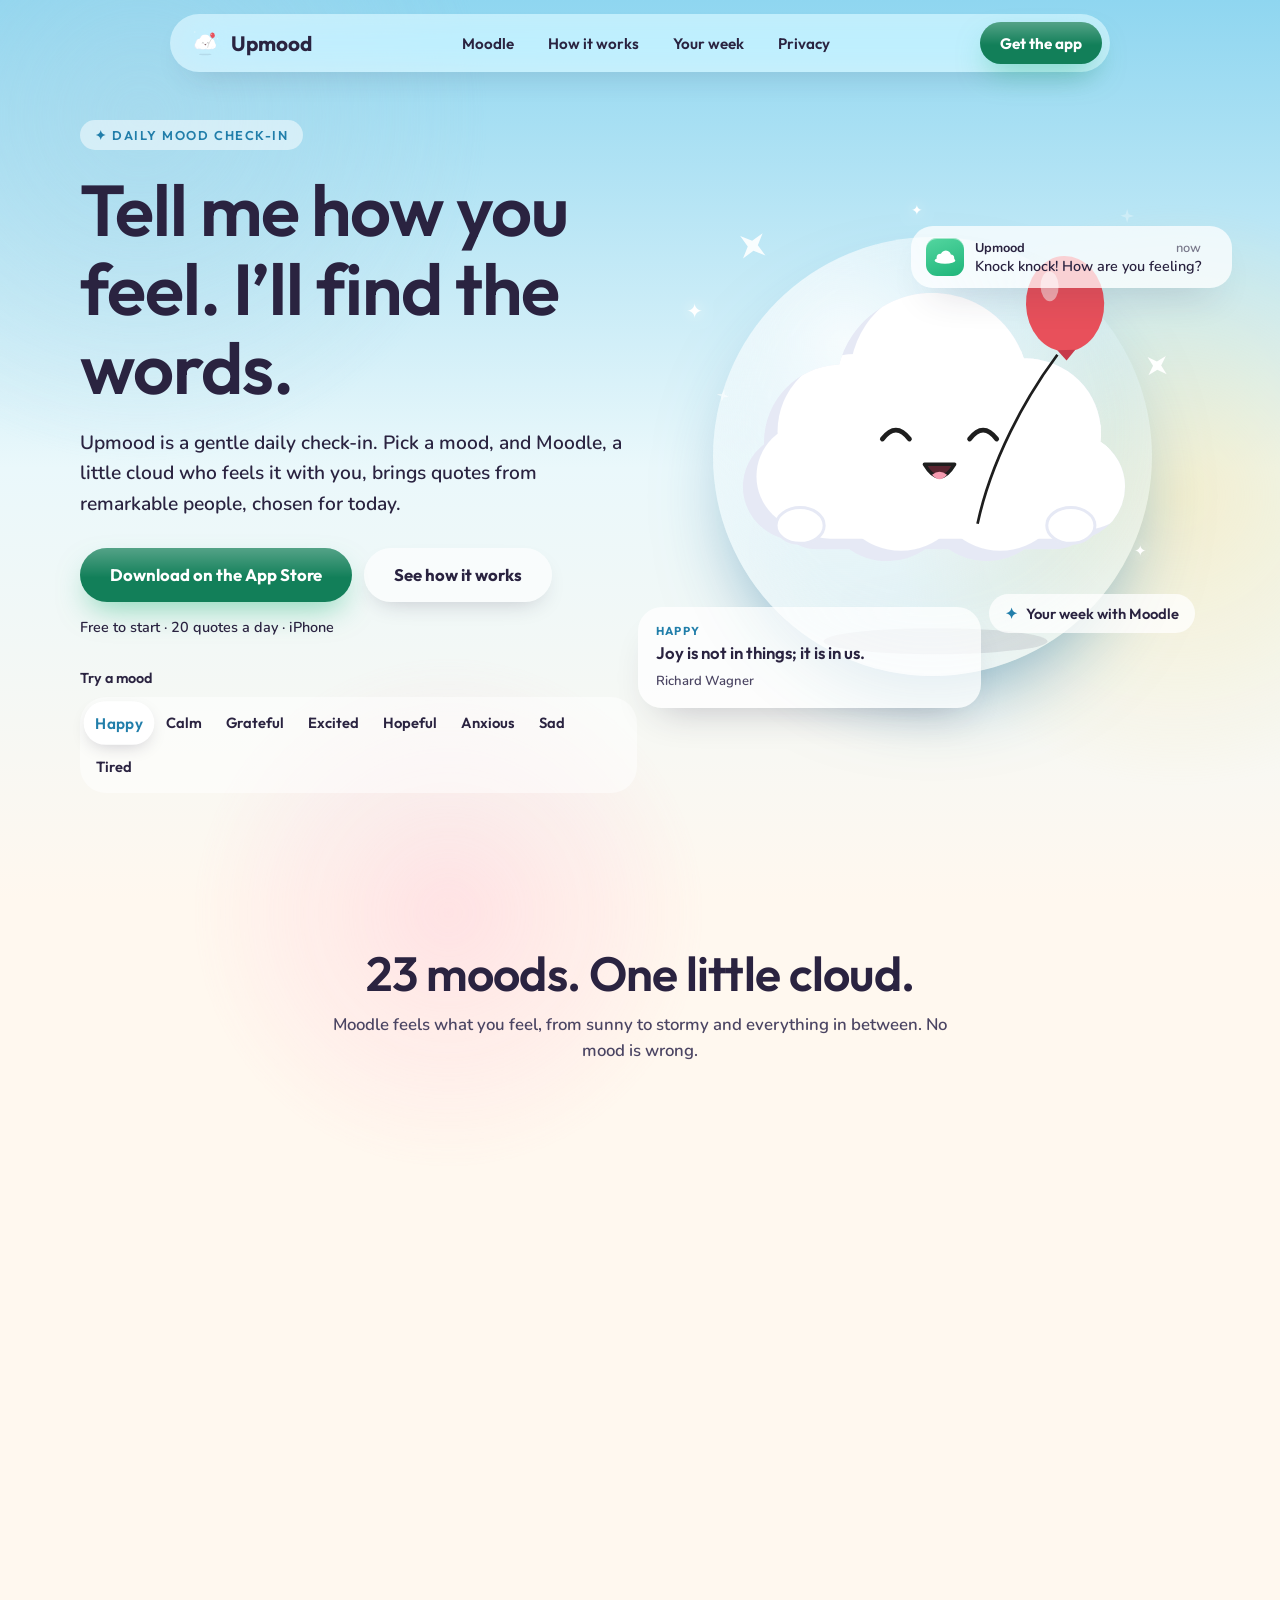
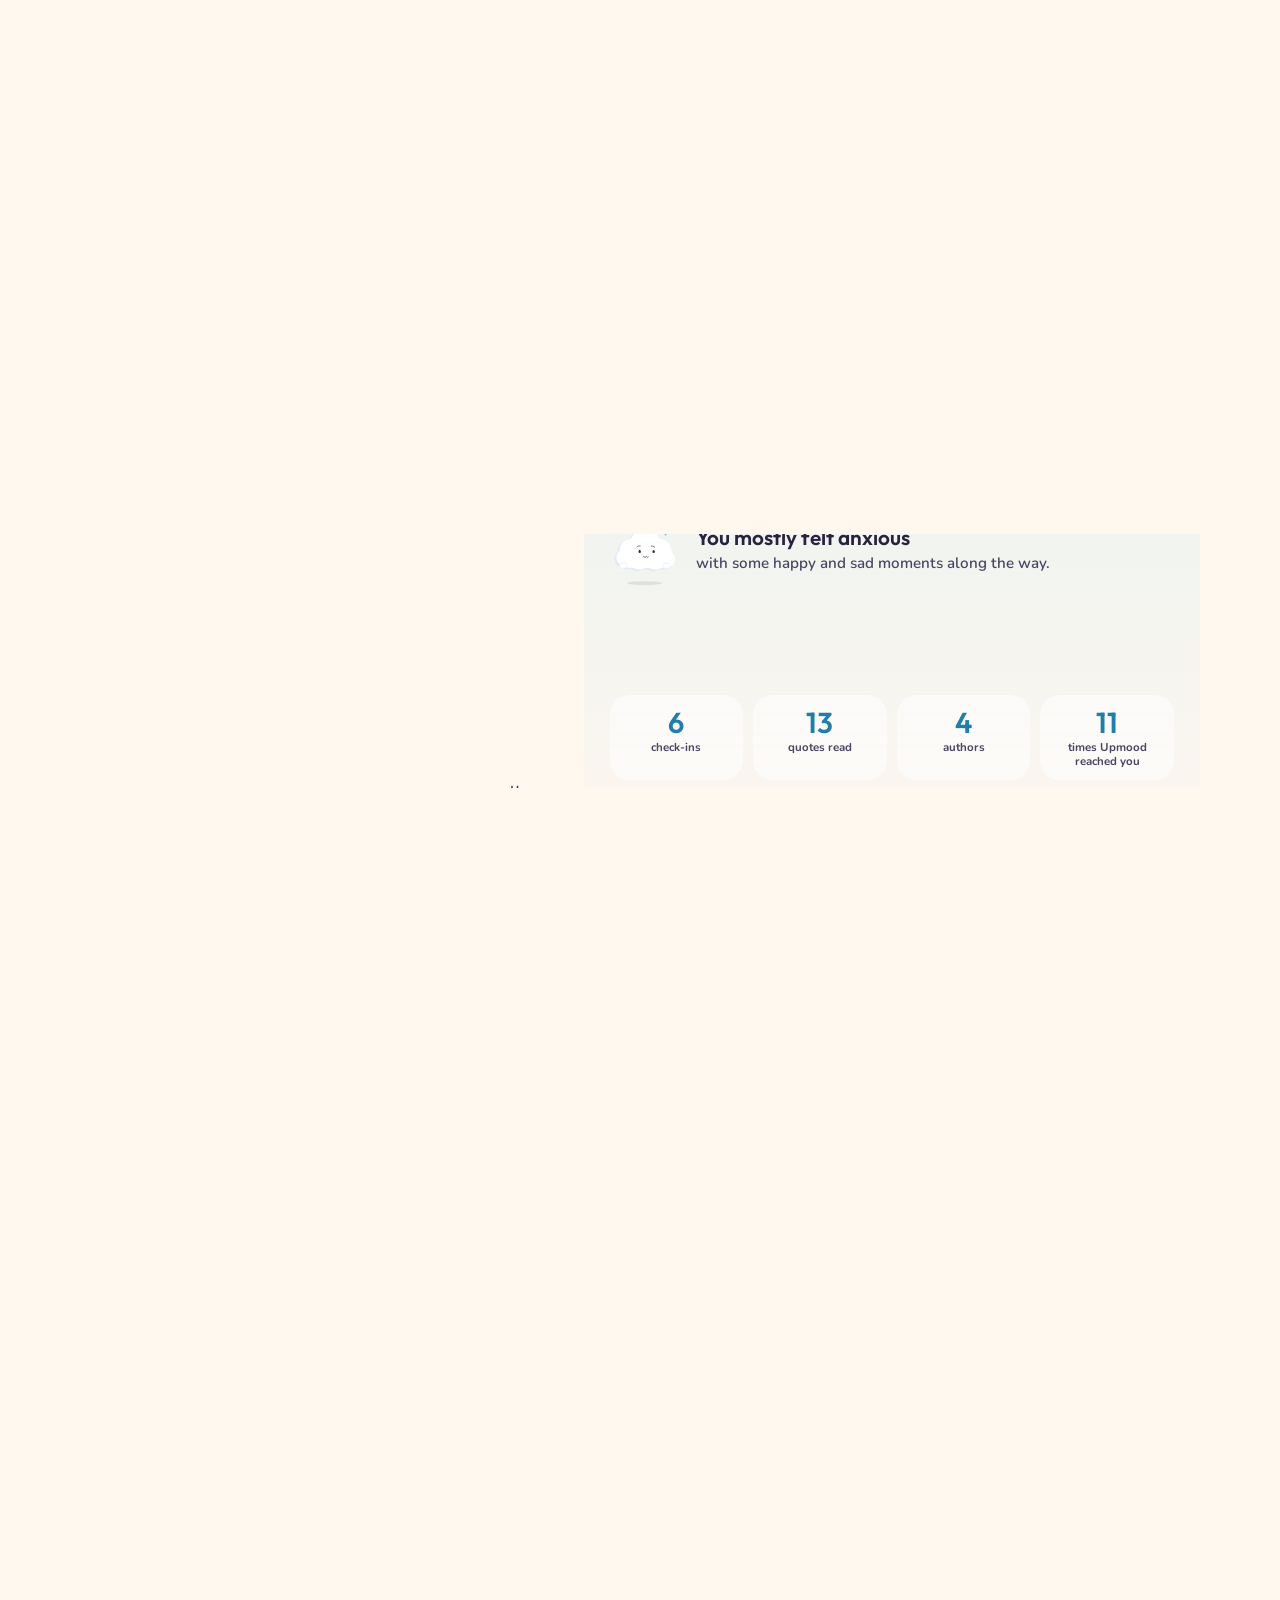
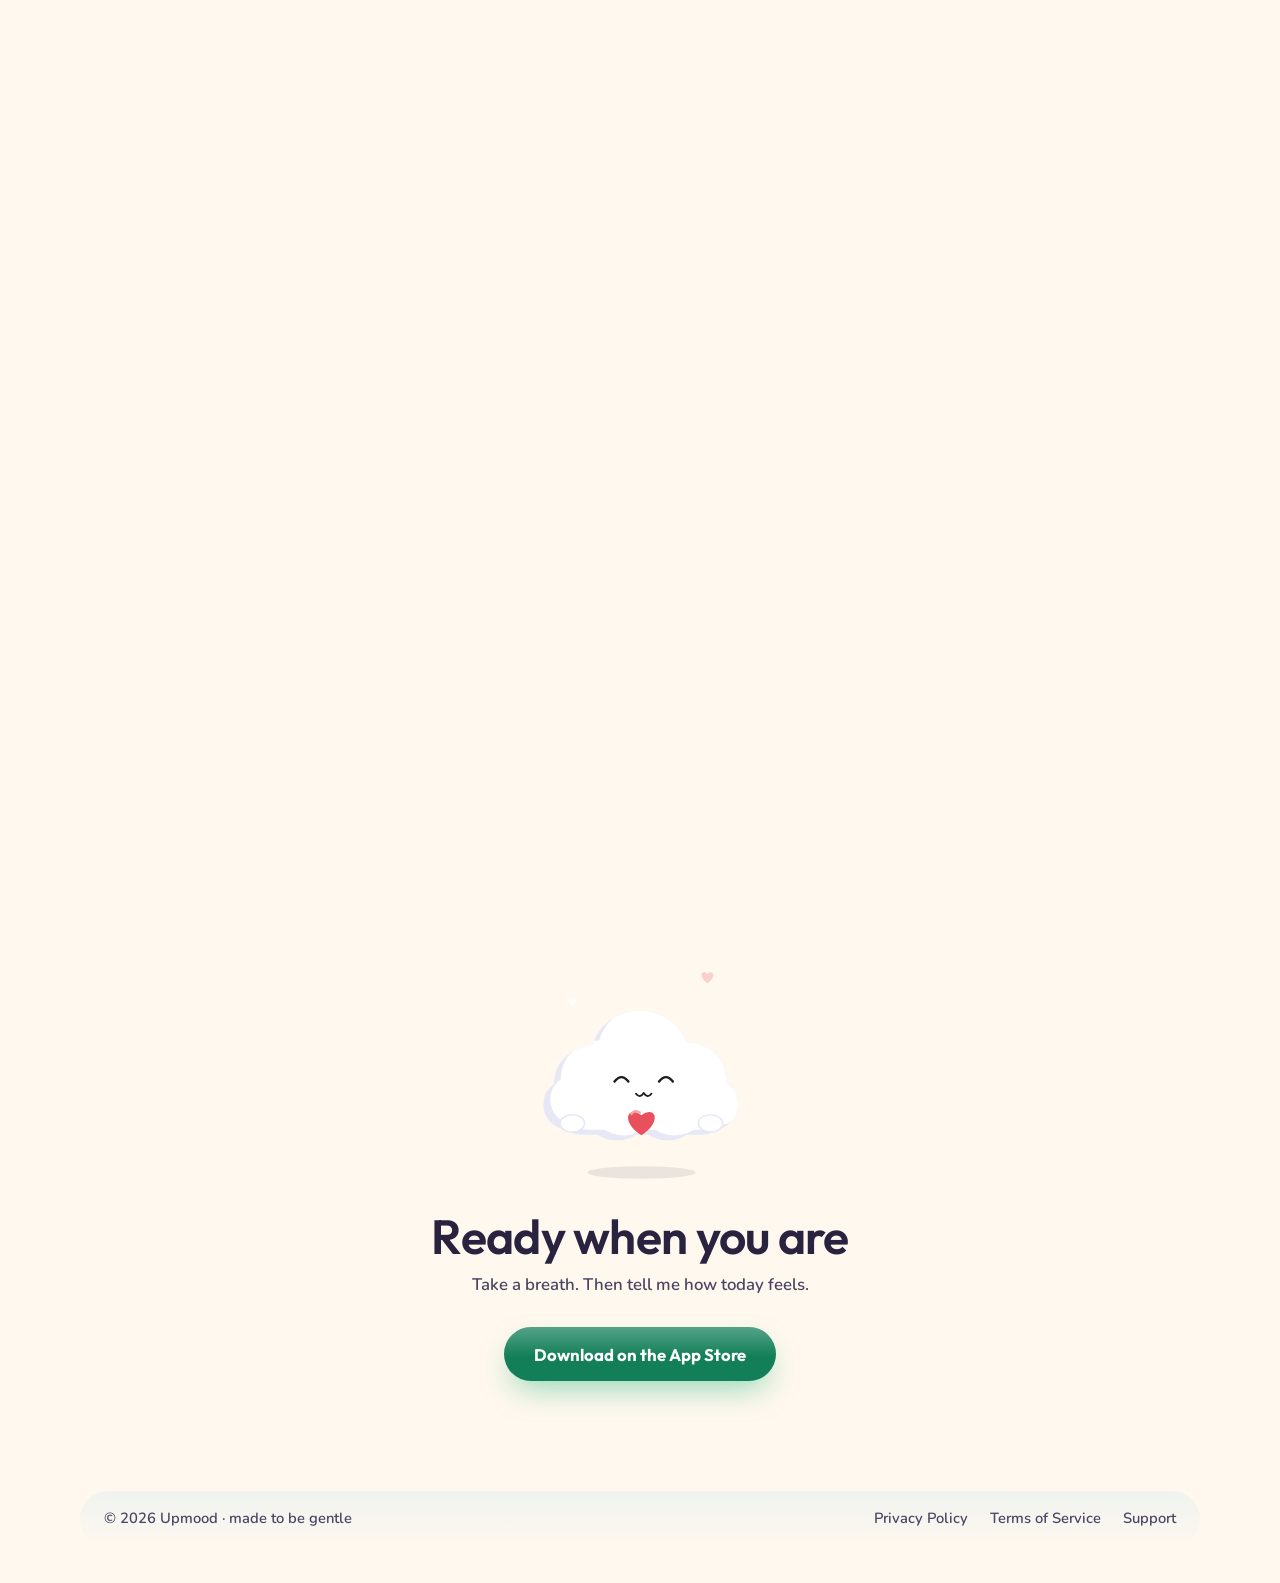
==== commit 9f9382ed: "Landing: free plan is 20 quotes a day Co-Authored-By: Claude Sonnet 5.5 <noreply@anthropic.com>" ====
--- a/index.html
+++ b/index.html
@@ -314,7 +314,7 @@
           <a class="btn" id="get" href="#" aria-label="Download Upmood on the App Store">Download on the App Store</a>
           <a class="btn ghost" href="#how">See how it works</a>
         </div>
-        <p class="fine rise" style="--d:4">Free to start · 5 quotes a day · iPhone</p>
+        <p class="fine rise" style="--d:4">Free to start · 20 quotes a day · iPhone</p>
         <p class="pick-label rise" style="--d:5" id="pick-label">Try a mood</p>
         <div class="moods glass rise" style="--d:6" role="group" aria-labelledby="pick-label" id="chips"></div>
       </div>
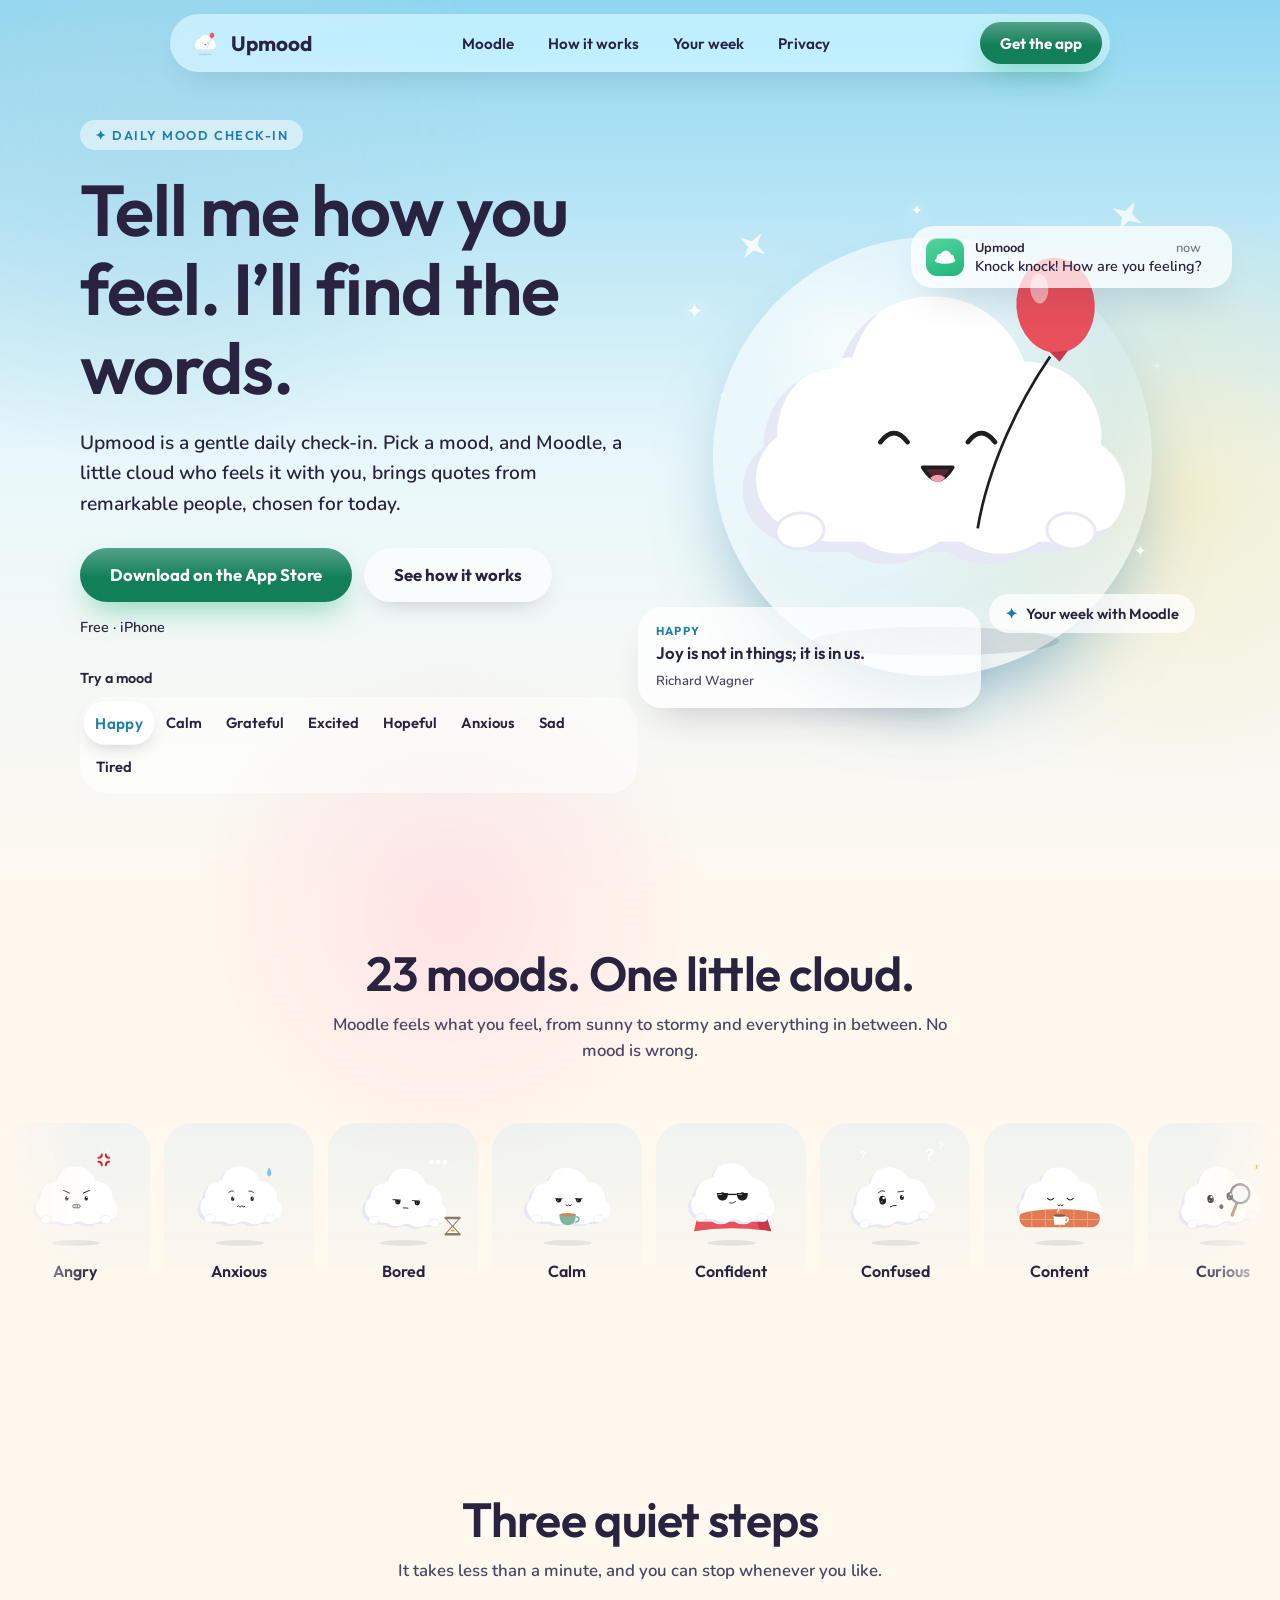
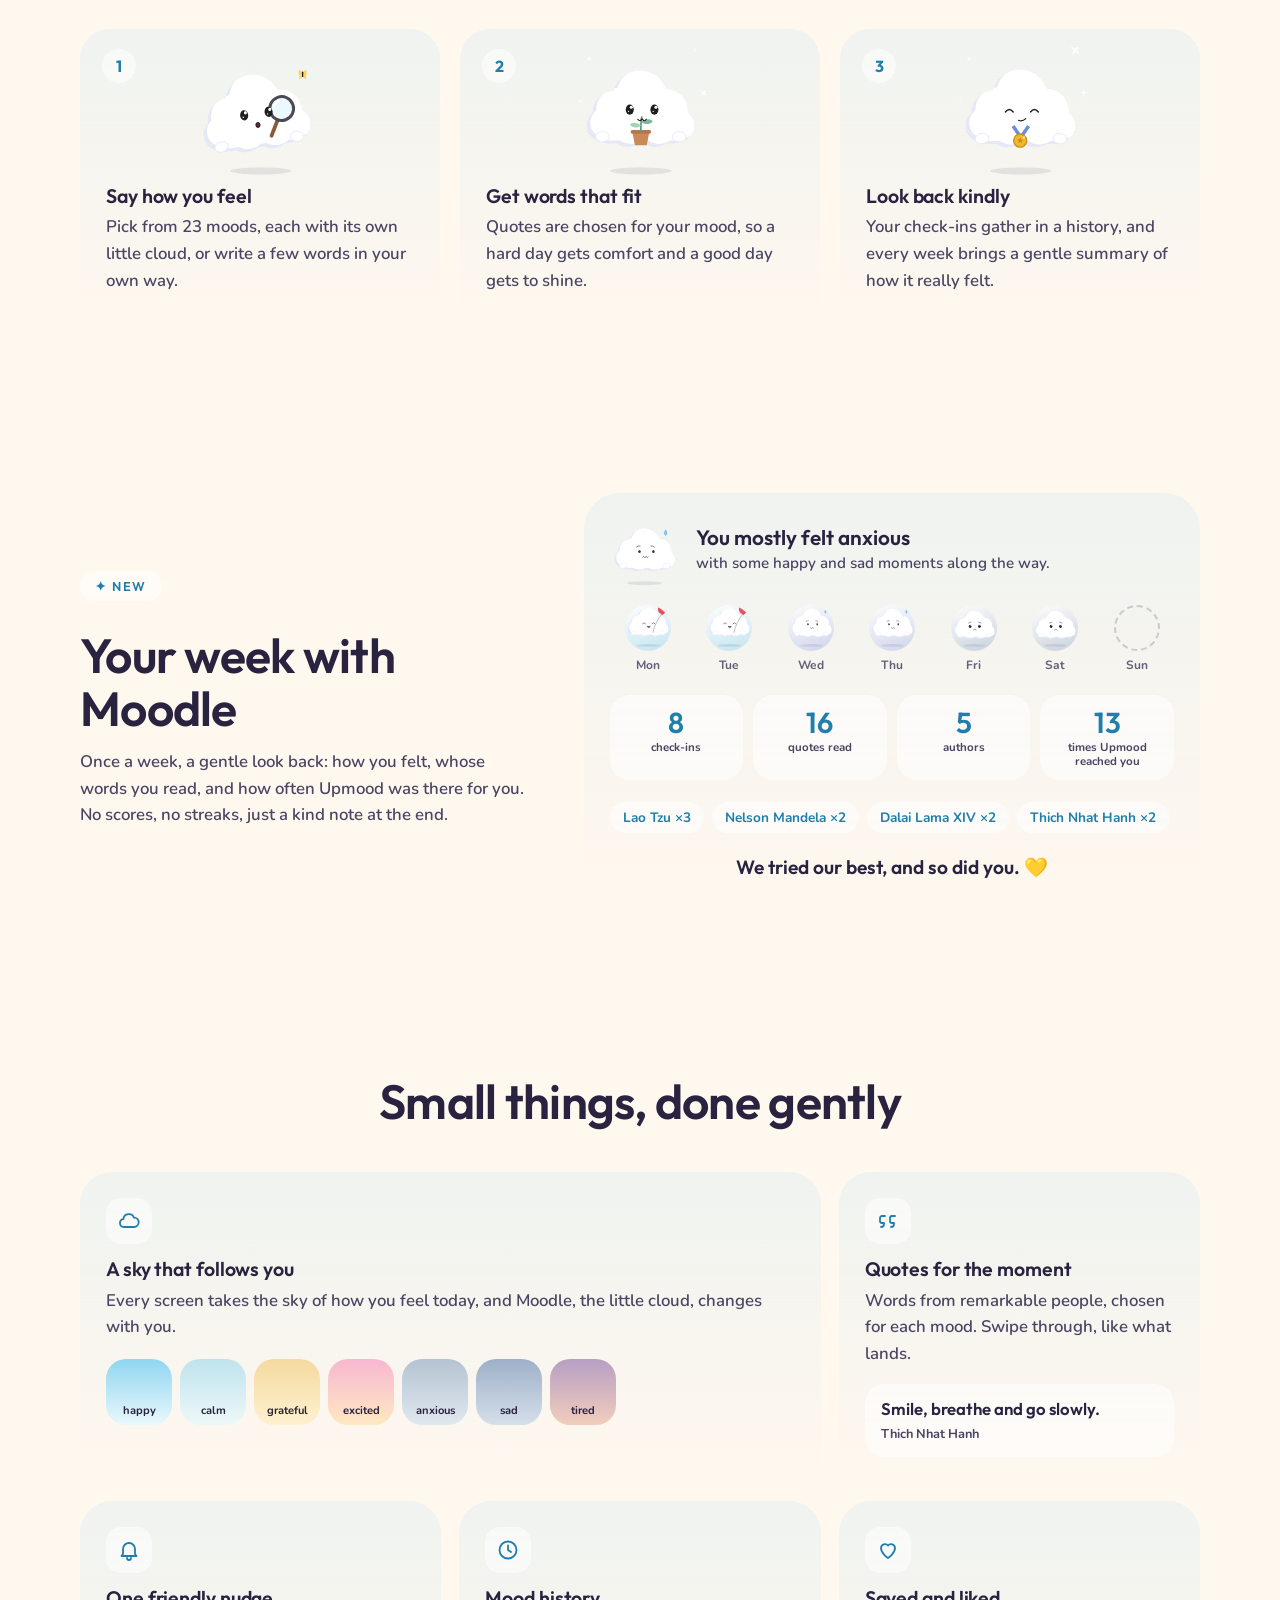
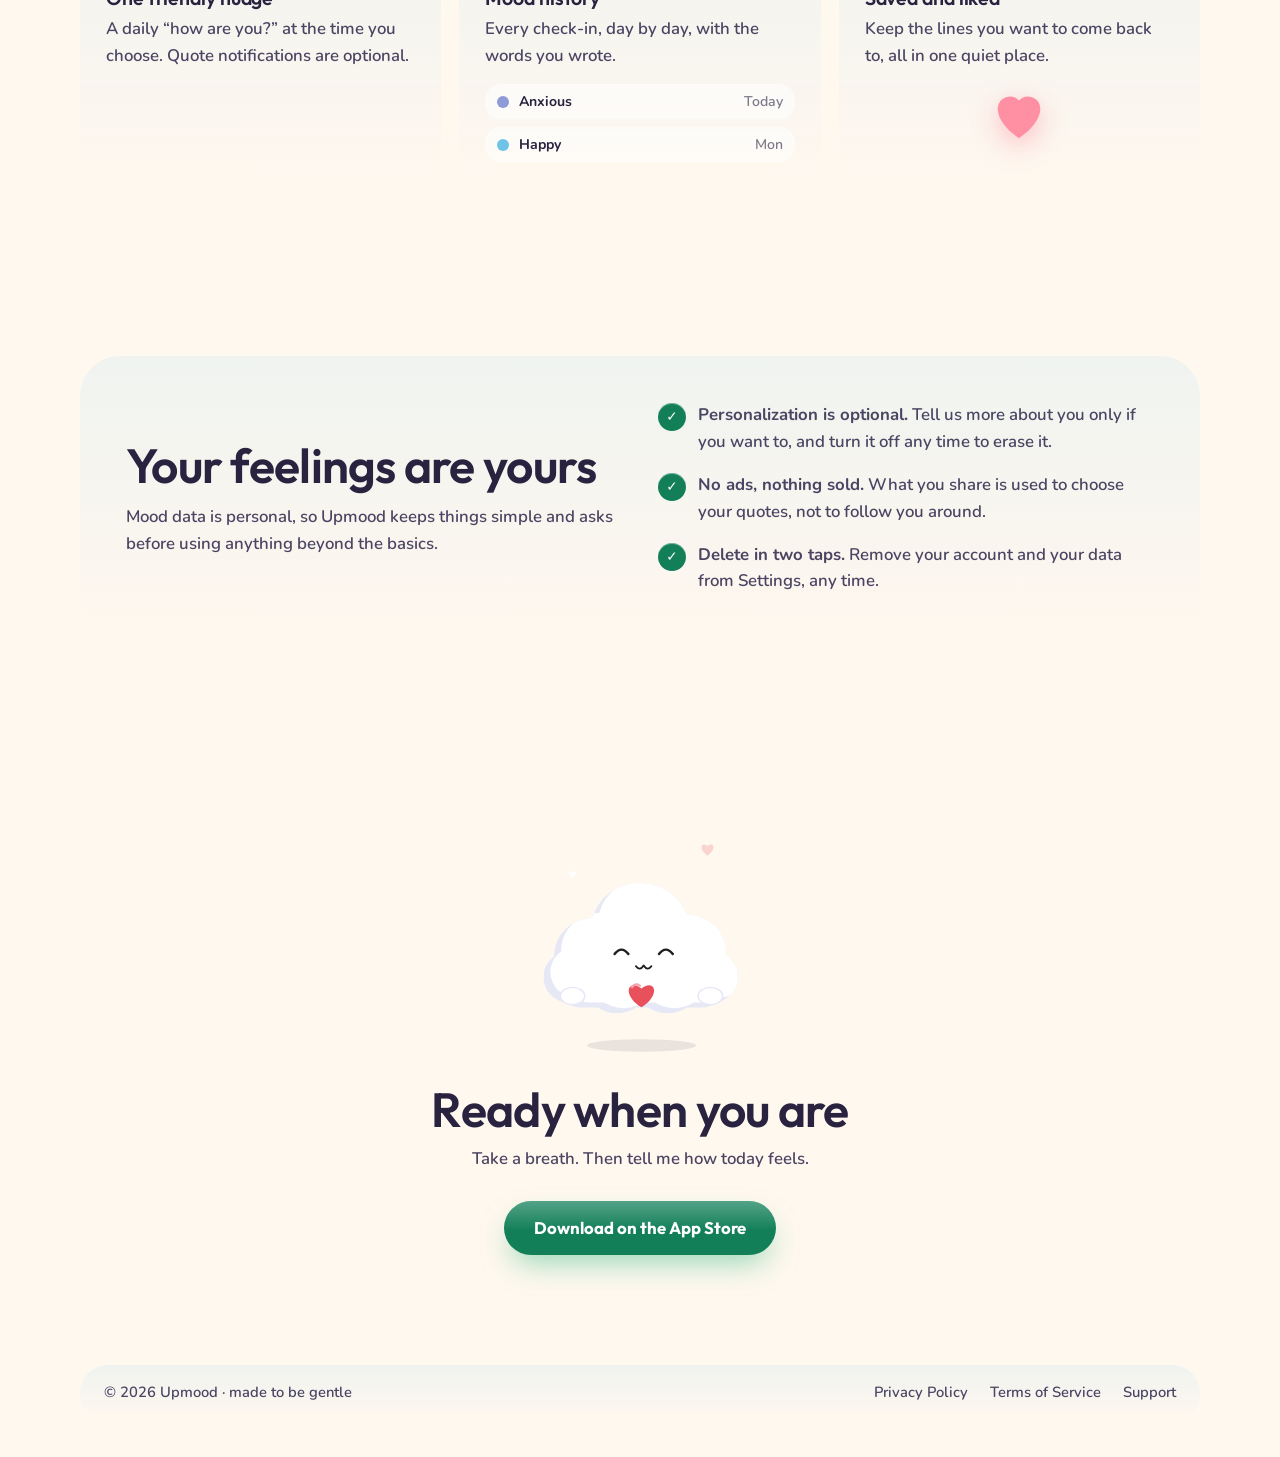
==== commit 88309184: "Remove Plus and subscription text (version 1.0 is free) Co-Authored-By: Claude Sonnet 5.5 <noreply@a" ====
--- a/index.html
+++ b/index.html
@@ -222,9 +222,6 @@
   .heart-big { display: grid; place-items: center; margin-top: 12px; }
   .heart-big svg { width: 64px; fill: #FF8FA3; filter: drop-shadow(0 8px 14px rgba(255,100,130,.4)); animation: beat 3.6s ease-in-out infinite; }
   @keyframes beat { 0%,100% { transform: scale(1); } 50% { transform: scale(1.12); } }
-  .plus { background: linear-gradient(155deg, rgba(255,240,196,.8), rgba(255,255,255,.35) 60%); display: flex; flex-wrap: wrap; gap: 14px 40px; align-items: center; justify-content: space-between; }
-  .plus ul { list-style: none; padding: 0; display: flex; flex-wrap: wrap; gap: 10px; }
-  .plus li { padding: 8px 16px; border-radius: 999px; background: rgba(255,255,255,.7); box-shadow: inset 0 1px 0 #fff; font: 700 .92rem 'Nunito', sans-serif; color: var(--ink); }
 
   .privacy { padding: 46px; display: grid; grid-template-columns: 1fr 1fr; gap: 36px; align-items: center; --r: 40px; }
   .privacy ul { list-style: none; padding: 0; display: grid; gap: 16px; }
@@ -252,7 +249,7 @@
   .btn.ghost { border: 0; box-shadow: 0 10px 24px -12px rgba(42,35,64,.28); background: rgba(255,255,255,.62); }
   .btn { box-shadow: 0 14px 30px -8px color-mix(in srgb, var(--brand-glow) 50%, transparent); }
   .chip[aria-pressed="true"] { box-shadow: 0 6px 16px -6px rgba(42,35,64,.25); }
-  .ico, .num, .sw, .dot, .mini-q, .row, .wk-stats div, .wk-authors span, .plus li { box-shadow: none; }
+  .ico, .num, .sw, .dot, .mini-q, .row, .wk-stats div, .wk-authors span { box-shadow: none; }
   .dot.none { border: 2px dashed rgba(42,35,64,.2); }
 
   /* open: no boxes, the content sits straight on the sky and a faint wash only marks where it lives */
@@ -260,7 +257,7 @@
   .nav.glass { -webkit-backdrop-filter: blur(24px) saturate(160%); backdrop-filter: blur(24px) saturate(160%); background: rgba(255,255,255,.5); box-shadow: 0 14px 34px -20px rgba(42,35,64,.3); }
   .float.glass, .notif.glass { box-shadow: 0 20px 40px -22px rgba(42,35,64,.3); }
   .eyebrow.glass, .moods.glass { background: rgba(255,255,255,.5); }
-  .ico, .num, .mini-q, .row, .wk-stats div, .wk-authors span, .plus li { background: rgba(255,255,255,.55); }
+  .ico, .num, .mini-q, .row, .wk-stats div, .wk-authors span { background: rgba(255,255,255,.55); }
 
 
   @media (max-width: 900px) {
@@ -314,7 +311,7 @@
           <a class="btn" id="get" href="#" aria-label="Download Upmood on the App Store">Download on the App Store</a>
           <a class="btn ghost" href="#how">See how it works</a>
         </div>
-        <p class="fine rise" style="--d:4">Free to start · 20 quotes a day · iPhone</p>
+        <p class="fine rise" style="--d:4">Free · iPhone</p>
         <p class="pick-label rise" style="--d:5" id="pick-label">Try a mood</p>
         <div class="moods glass rise" style="--d:6" role="group" aria-labelledby="pick-label" id="chips"></div>
       </div>
@@ -420,10 +417,6 @@
           <h3>Saved and liked</h3><p>Keep the lines you want to come back to, all in one quiet place.</p>
           <div class="heart-big" aria-hidden="true"><svg viewBox="0 0 24 24"><path d="M12 21s-8-4.9-8-11.2A4.6 4.6 0 0 1 12 7a4.6 4.6 0 0 1 8 2.8C20 16.1 12 21 12 21z"/></svg></div>
         </article>
-        <article class="b glass s6 plus reveal">
-          <div><h3>Upmood Plus</h3><p>When you want more of the good stuff. Free to start, always.</p></div>
-          <ul><li>100 quotes a day</li><li>Check-ins all day</li><li>Unlimited saves</li></ul>
-        </article>
       </div>
     </div>
   </section>
